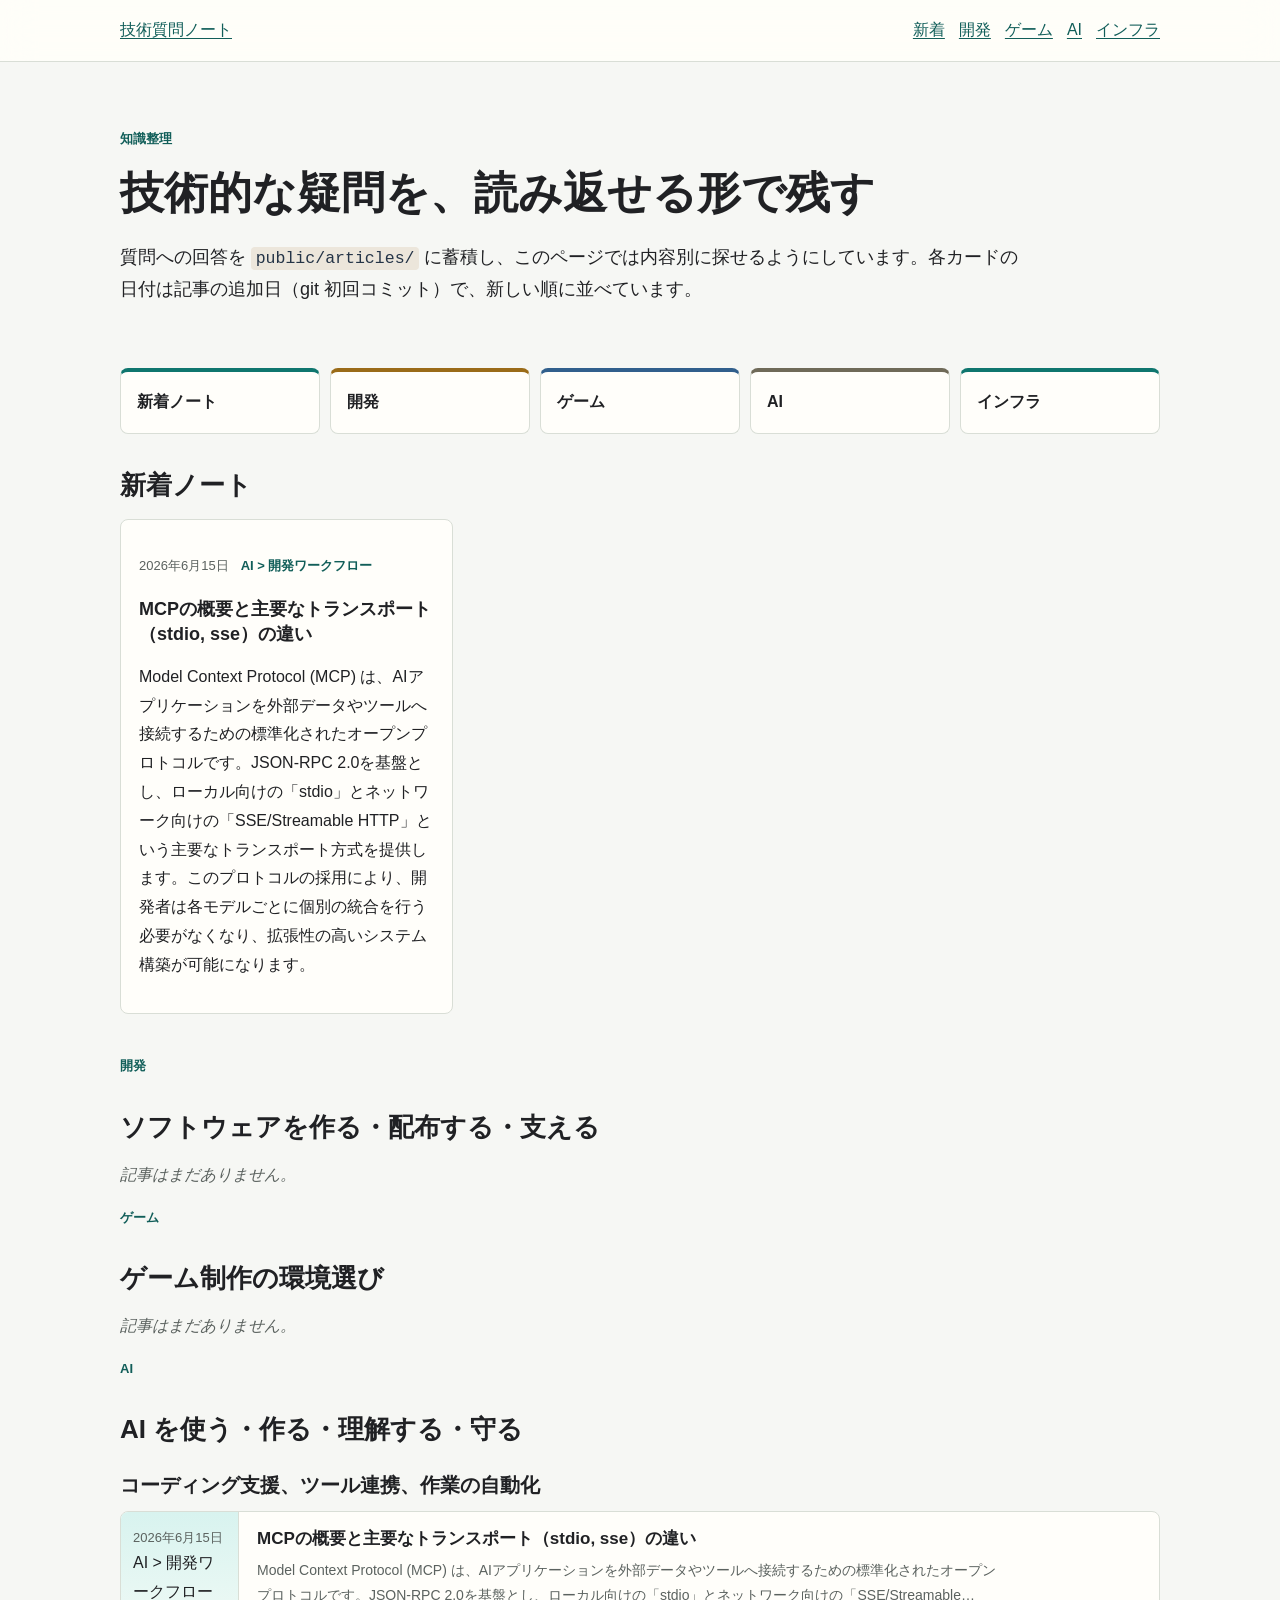
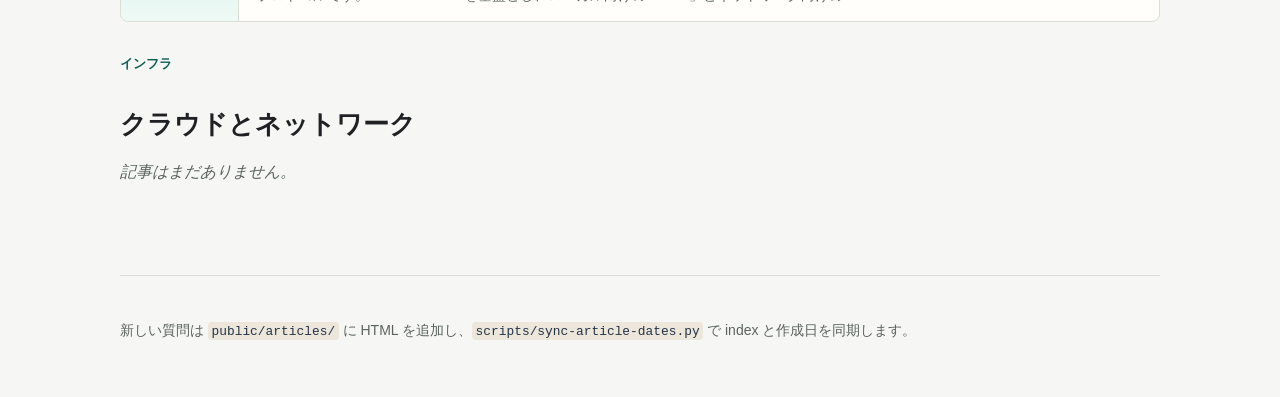
==== public/index.html @ 0fc79132 "feat: Deep Research MCPとローカルLLMを連携したE2E自動記事生成機能の追加" ====
<!doctype html>
<html lang="ja">

<head>
    <meta charset="utf-8">
    <meta name="viewport" content="width=device-width, initial-scale=1">
    <title>技術質問ノート</title>
    <link rel="stylesheet" href="styles/site.css">
</head>

<body>
    <header class="site-header">
        <div class="header-inner">
            <a class="brand" href="index.html">技術質問ノート</a>
            <nav class="nav" aria-label="カテゴリ">
                <a href="#recent">新着</a>
                <a href="#dev">開発</a>
                <a href="#game">ゲーム</a>
                <a href="#ai">AI</a>
                <a href="#infra">インフラ</a>
            </nav>
        </div>
    </header>

    <main class="page">
        <!-- ヒーローセクション -->
        <section class="hero home-hero">
            <p class="eyebrow">知識整理</p>
            <h1>技術的な疑問を、読み返せる形で残す</h1>
            <p class="lead">質問への回答を <code>public/articles/</code> に蓄積し、このページでは内容別に探せるようにしています。各カードの日付は記事の追加日（git
                初回コミット）で、新しい順に並べています。</p>
        </section>

        <!-- 分類マップ (アンカーリンクカード) -->
        <nav class="section-map" aria-label="セクションマップ">
            <a class="section-map-card" href="#recent">新着ノート</a>
            <a class="section-map-card" href="#dev">開発</a>
            <a class="section-map-card" href="#game">ゲーム</a>
            <a class="section-map-card" href="#ai">AI</a>
            <a class="section-map-card" href="#infra">インフラ</a>
        </nav>

        <!-- 新着記事エリア (グリッドレイアウト) -->
        <section id="recent" class="recent-section">
            <h2>新着ノート</h2>
            <div class="recent-grid">
                <!-- BEGIN_RECENT_ARTICLES (ここがスクリプトにより自動生成されます) -->
            <a class="article-card" href="articles/mcp-overview-transports.html">
                <p class="card-meta-row">
                    <time class="article-date" datetime="2026-06-15">2026年6月15日</time>
                    <span class="eyebrow">AI > 開発ワークフロー</span>
                </p>
                <h4>MCPの概要と主要なトランスポート（stdio, sse）の違い</h4>
                <p>Model Context Protocol (MCP) は、AIアプリケーションを外部データやツールへ接続するための標準化されたオープンプロトコルです。JSON-RPC 2.0を基盤とし、ローカル向けの「stdio」とネットワーク向けの「SSE/Streamable HTTP」という主要なトランスポート方式を提供します。このプロトコルの採用により、開発者は各モデルごとに個別の統合を行う必要がなくなり、拡張性の高いシステム構築が可能になります。</p>
                <span class="meta"></span>
            </a>
<!-- END_RECENT_ARTICLES -->
            </div>
        </section>

        <!-- 開発ドメインセクション -->
        <section id="dev" class="domain-section">
            <p class="eyebrow">開発</p>
            <h2>ソフトウェアを作る・配布する・支える</h2>
            <!-- BEGIN_DEV_CLUSTERS (ここがスクリプトにより自動生成されます) -->
            <p class="empty-note">記事はまだありません。</p>
<!-- END_DEV_CLUSTERS -->
        </section>

        <!-- ゲームドメインセクション -->
        <section id="game" class="domain-section">
            <p class="eyebrow">ゲーム</p>
            <h2>ゲーム制作の環境選び</h2>
            <!-- BEGIN_GAME_CLUSTERS (ここがスクリプトにより自動生成されます) -->
            <p class="empty-note">記事はまだありません。</p>
<!-- END_GAME_CLUSTERS -->
        </section>

        <!-- AIドメインセクション -->
        <section id="ai" class="domain-section">
            <p class="eyebrow">AI</p>
            <h2>AI を使う・作る・理解する・守る</h2>
            <!-- BEGIN_AI_CLUSTERS (ここがスクリプトにより自動生成されます) -->
            <div class="cluster-block">
                <h3>コーディング支援、ツール連携、作業の自動化</h3>
                <div class="article-row-list">
                    <a class="article-row" href="articles/mcp-overview-transports.html">
                        <div class="article-row-aside">
                            <time class="article-date" datetime="2026-06-15">2026年6月15日</time>
                            <span class="article-row-eyebrow">AI > 開発ワークフロー</span>
                        </div>
                        <div class="article-row-main">
                            <span class="article-row-title">MCPの概要と主要なトランスポート（stdio, sse）の違い</span>
                            <p class="article-row-desc">Model Context Protocol (MCP) は、AIアプリケーションを外部データやツールへ接続するための標準化されたオープンプロトコルです。JSON-RPC 2.0を基盤とし、ローカル向けの「stdio」とネットワーク向けの「SSE/Streamable HTTP」という主要なトランスポート方式を提供します。このプロトコルの採用により、開発者は各モデルごとに個別の統合を行う必要がなくなり、拡張性の高いシステム構築が可能になります。</p>
                        </div>
                        <span class="article-row-meta"></span>
                    </a>
                </div>
            </div>
<!-- END_AI_CLUSTERS -->
        </section>

        <!-- インフラドメインセクション -->
        <section id="infra" class="domain-section">
            <p class="eyebrow">インフラ</p>
            <h2>クラウドとネットワーク</h2>
            <!-- BEGIN_INFRA_CLUSTERS (ここがスクリプトにより自動生成されます) -->
            <p class="empty-note">記事はまだありません。</p>
<!-- END_INFRA_CLUSTERS -->
        </section>

    </main>

    <footer class="site-footer">
        <p>新しい質問は <code>public/articles/</code> に HTML を追加し、<code>scripts/sync-article-dates.py</code> で index と作成日を同期します。</p>
    </footer>
</body>

</html>
---- public/styles/site.css ----
/* ==========================================================================
   CSS スタイルシート (public/styles/site.css)
   ========================================================================== */

:root {
  color-scheme: light;
  --bg: #f6f7f4;           /* ページ背景 */
  --paper: #fffefa;        /* カード・セクション背景 */
  --ink: #202124;          /* 本文テキスト */
  --muted: #5b625f;        /* 補助テキスト */
  --line: #d9ded6;         /* ボーダー */
  --accent: #0f766e;       /* アクセント（ティール） */
  --accent-strong: #115e59;/* アクセント濃色 */
  --accent-soft: #d8f3ef;  /* アクセント薄色（背景） */
  --blue: #315f8c;         /* 青系アクセント */
  --blue-soft: #e7f0f8;    /* 青系薄色 */
  --gold: #9a6b18;         /* 金系アクセント */
  --gold-soft: #fbefd1;    /* 金系薄色 */
  --code: #243447;         /* コードテキスト */
  --shadow: 0 14px 34px rgba(32, 33, 36, 0.08); /* カードシャドウ */
}

/* ==========================================================================
   3. リセットとグローバル
   ========================================================================== */
* {
  box-sizing: border-box;
}

body {
  margin: 0;
  background-color: var(--bg);
  color: var(--ink);
  font-family: -apple-system, BlinkMacSystemFont, "Hiragino Sans", "Yu Gothic", "YuGothic", "Noto Sans JP", sans-serif;
  line-height: 1.8;
  overflow-wrap: anywhere;
}

img {
  max-width: 100%;
  height: auto;
}

a {
  color: var(--accent-strong);
  text-decoration-thickness: 0.08em;
  text-underline-offset: 0.18em;
}

/* ==========================================================================
   4. レイアウトシステム
   ========================================================================== */
.header-inner,
.page,
.site-footer {
  width: min(1040px, calc(100% - 32px));
  margin: 0 auto;
}

.page {
  padding-top: 52px;
  padding-bottom: 72px;
}

/* ==========================================================================
   5. コンポーネント一覧
   ========================================================================== */

/* 5.1 サイトヘッダー */
.site-header {
  position: sticky;
  top: 0;
  z-index: 10;
  background: rgba(255, 254, 250, 0.9);
  backdrop-filter: blur(16px);
  border-bottom: 1px solid var(--line);
}

.header-inner {
  display: flex;
  align-items: center;
  justify-content: space-between;
  padding: 16px 0;
}

/* 5.2 ナビゲーション */
.nav {
  display: flex;
  flex-wrap: wrap;
  gap: 14px;
}

/* 5.3 ヒーロー */
.hero {
  margin-bottom: 34px;
}

.home-hero {
  max-width: 900px;
  padding-bottom: 10px;
}

/* 5.4 セクションマップ */
.section-map {
  display: grid;
  grid-template-columns: repeat(auto-fit, minmax(150px, 1fr));
  gap: 10px;
  margin-bottom: 34px;
}

.section-map-card {
  display: block;
  padding: 16px;
  background: var(--paper);
  border: 1px solid var(--line);
  border-top: 4px solid var(--accent);
  border-radius: 8px;
  text-decoration: none;
  color: var(--ink);
  font-weight: 700;
  transition: transform 160ms ease, border-color 160ms ease, box-shadow 160ms ease;
}

.section-map-card:nth-child(1) { border-top-color: var(--accent); }
.section-map-card:nth-child(2) { border-top-color: var(--gold); }
.section-map-card:nth-child(3) { border-top-color: var(--blue); }
.section-map-card:nth-child(4) { border-top-color: #6f6a58; }
.section-map-card:nth-child(n+5) { border-top-color: var(--accent); }

.section-map-card:hover {
  transform: translateY(-2px);
  border-color: #b8c7c2;
  box-shadow: var(--shadow);
}

/* 5.5 新着カード */
.recent-grid {
  display: grid;
  grid-template-columns: repeat(3, 1fr);
  gap: 20px;
  margin-bottom: 40px;
}

.article-card {
  display: block;
  min-height: 170px;
  padding: 18px;
  border: 1px solid var(--line);
  border-radius: 8px;
  background: var(--paper);
  text-decoration: none;
  color: var(--ink);
  transition: transform 160ms ease, border-color 160ms ease, box-shadow 160ms ease;
}

.article-card:hover {
  transform: translateY(-2px);
  border-color: #b8c7c2;
  box-shadow: var(--shadow);
}

.card-meta-row {
  display: flex;
  flex-wrap: wrap;
  gap: 8px 12px;
  margin-bottom: 8px;
}

/* 5.6 横長カード */
.article-row-list {
  display: flex;
  flex-direction: column;
  gap: 12px;
  margin-bottom: 30px;
}

.article-row {
  display: flex;
  align-items: stretch;
  min-height: 88px;
  border: 1px solid var(--line);
  border-radius: 8px;
  background: var(--paper);
  text-decoration: none;
  color: var(--ink);
  overflow: hidden;
  transition: transform 160ms ease, border-color 160ms ease, box-shadow 160ms ease;
}

.article-row:hover {
  transform: translateY(-2px);
  border-color: #b8c7c2;
  box-shadow: var(--shadow);
}

.article-row-aside {
  flex: 0 0 118px;
  display: flex;
  flex-direction: column;
  justify-content: center;
  padding: 12px;
  border-right: 1px solid var(--line);
  background: linear-gradient(180deg, var(--accent-soft), rgba(216, 243, 239, 0.45));
}

.article-row-main {
  flex: 1 1 auto;
  padding: 12px 18px;
  display: flex;
  flex-direction: column;
  justify-content: center;
}

.article-row-title {
  font-size: 17px;
  font-weight: 700;
  margin: 0 0 4px 0;
  text-wrap: pretty;
}

.article-row-desc {
  font-size: 14px;
  color: var(--muted);
  margin: 0;
  display: -webkit-box;
  -webkit-line-clamp: 2;
  -webkit-box-orient: vertical;
  overflow: hidden;
}

.article-row-meta {
  flex: 0 0 9.5em;
  display: flex;
  align-items: center;
  justify-content: flex-end;
  padding: 12px 18px;
  color: var(--muted);
  font-size: 14px;
}

/* 5.7 Q&A セクション */
.qa {
  margin: 28px 0 30px;
  padding: 24px;
  border-left: 5px solid var(--accent);
  border-radius: 8px;
  background: var(--paper);
  box-shadow: var(--shadow);
}

.qa h2 {
  margin-top: 0;
}

.qa dl {
  margin: 0;
}

.qa dt {
  font-weight: 700;
  margin: 18px 0 6px;
}

.qa dd {
  margin: 0;
}

/* 5.8 図解・テーブル */
.figure {
  margin: 30px 0;
  padding: 18px;
  border: 1px solid var(--line);
  border-radius: 8px;
  background: var(--paper);
}

.figure table {
  width: 100%;
  border-collapse: collapse;
}

.figure th,
.figure td {
  padding: 8px 12px;
  border: 1px solid var(--line);
}

.figure th {
  background: #ece6db;
  font-weight: 700;
  text-align: left;
}

/* 5.9 要点 */
.note {
  padding: 18px 20px;
  border: 1px solid #b7d7d2;
  border-radius: 8px;
  background: var(--accent-soft);
  margin: 20px 0;
}

/* 5.10 参考・関連 */
.related {
  margin-top: 46px;
  padding-top: 24px;
  border-top: 1px solid var(--line);
}

/* 5.11 コード */
code {
  padding: 0.12em 0.28em;
  border-radius: 4px;
  background: #ece6db;
  color: var(--code);
  font-family: ui-monospace, SFMono-Regular, Menlo, Consolas, monospace;
  font-size: 0.92em;
}

pre {
  overflow-x: auto;
  background: var(--code);
  color: #fff;
  padding: 16px;
  border-radius: 8px;
}

pre code {
  background: transparent;
  color: inherit;
  padding: 0;
}

/* 5.12 フッター */
.site-footer {
  padding: 28px 0 40px;
  border-top: 1px solid var(--line);
  color: var(--muted);
  font-size: 14px;
}

/* ==========================================================================
   6. タイポグラフィスケール
   ========================================================================== */
h1 { font-size: 44px; line-height: 1.35; margin: 0 0 16px 0; }
h2 { font-size: 26px; line-height: 1.35; margin: 32px 0 16px 0; }
h3 { font-size: 20px; line-height: 1.35; margin: 24px 0 12px 0; }
h4 { font-size: 18px; line-height: 1.38; margin: 20px 0 8px 0; }

.lead { font-size: 18px; line-height: 1.8; }
.eyebrow { font-size: 13px; color: var(--accent-strong); font-weight: 700; text-transform: uppercase; }
.article-date { font-size: 13px; color: var(--muted); }
.meta { font-size: 14px; color: var(--muted); }

/* ==========================================================================
   8. ブレークポイント（レスポンシブ）
   ========================================================================== */

/* タブレット (<= 900px) */
@media (max-width: 900px) {
  .page {
    padding-top: 30px;
    padding-bottom: 52px;
  }

  .recent-grid {
    grid-template-columns: repeat(2, 1fr);
  }

  .article-row-meta {
    width: 100%;
    justify-content: flex-start;
    padding-top: 8px;
    border-top: 1px solid var(--line);
  }
}

/* スマホ (<= 720px) */
@media (max-width: 720px) {
  .header-inner {
    flex-direction: column;
    align-items: flex-start;
    gap: 12px;
  }

  .nav {
    width: 100%;
  }

  .nav a {
    display: inline-block;
    padding: 6px 16px;
    background: var(--paper);
    border: 1px solid var(--line);
    border-radius: 999px;
    text-decoration: none;
    font-size: 14px;
  }

  h1 { font-size: 30px; }
  h2 { font-size: 23px; }
  h3 { font-size: 18px; }
  h4 { font-size: 18px; }

  .hero {
    margin-bottom: 24px;
  }

  .recent-grid {
    grid-template-columns: 1fr;
  }

  .article-row {
    flex-direction: column;
  }

  .article-row-aside {
    flex: 0 0 auto;
    width: 100%;
    flex-direction: row;
    justify-content: space-between;
    align-items: center;
    border-right: none;
    border-bottom: 1px solid var(--line);
  }

  .article-row-main {
    width: 100%;
  }

  .article-row-meta {
    width: 100%;
    border-top: 1px solid var(--line);
  }

  .figure {
    display: block;
    overflow-x: auto;
  }
}

/* ==========================================================================
   9. 未使用 / 予約クラス (CSS定義のみ)
   ========================================================================== */
.muted-cluster {
  background: #f1f4ef;
}
.empty-note {
  color: var(--muted);
  font-style: italic;
}
.blue-soft {
  background: var(--blue-soft);
}
.gold-soft {
  background: var(--gold-soft);
}
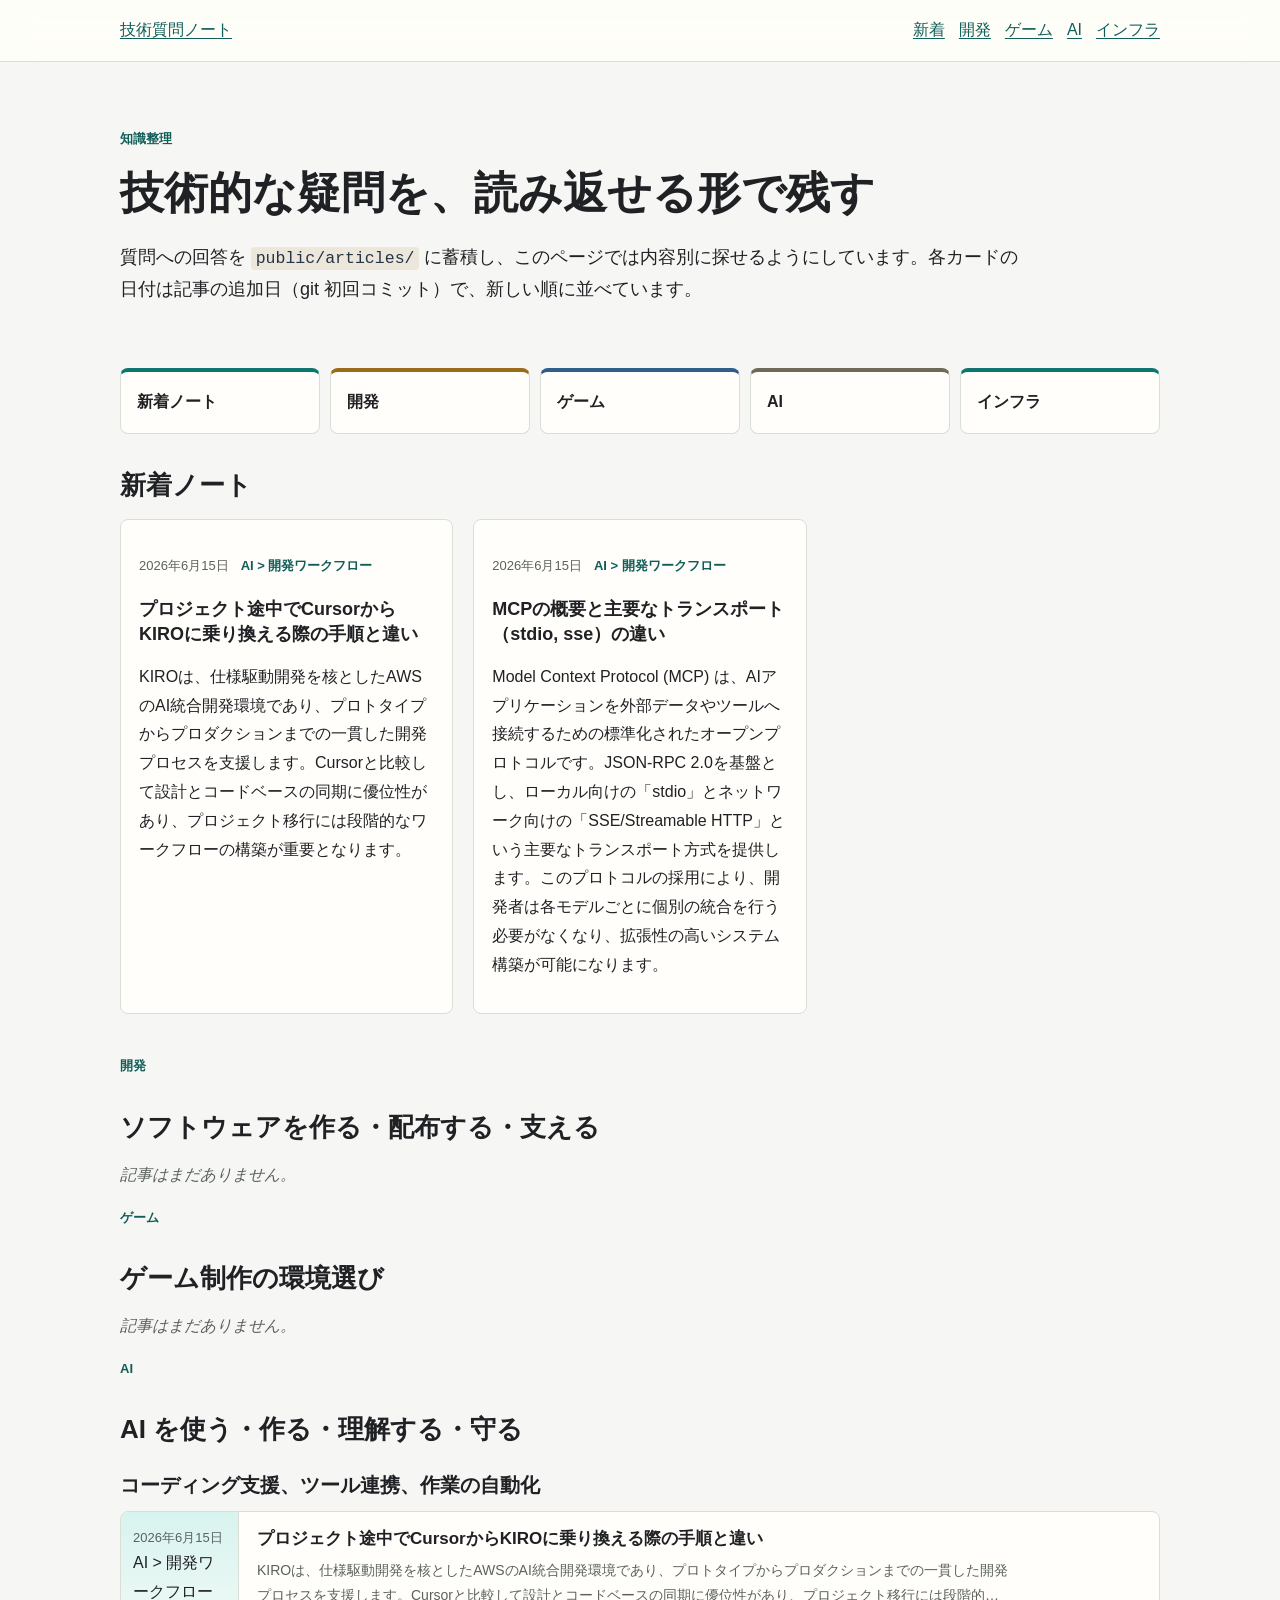
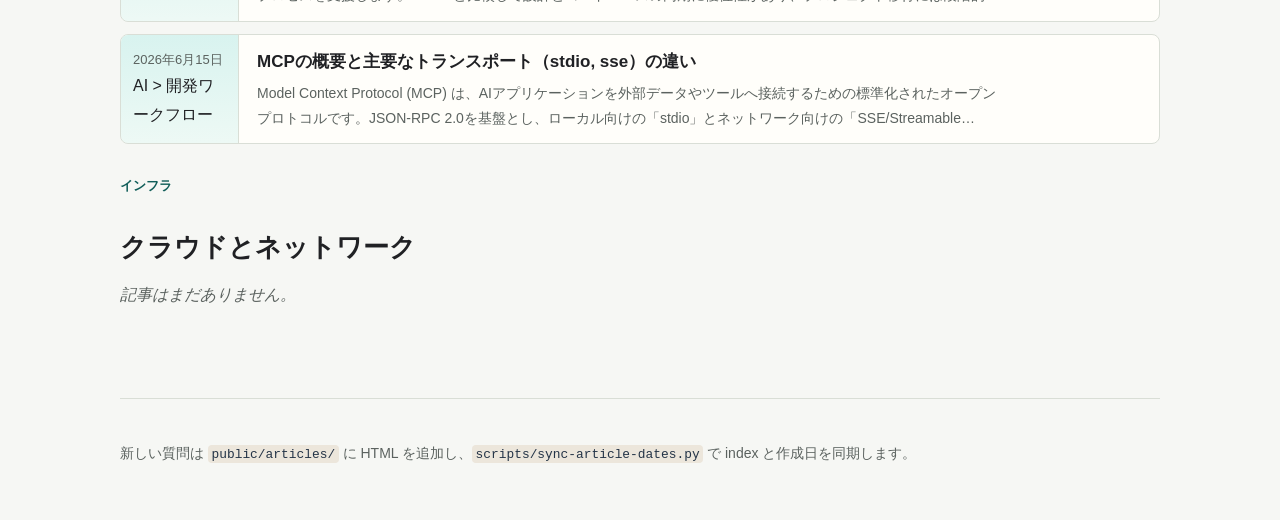
==== commit a67814be: "feat: AWSのAIエディタKIROへの乗り換えに関する記事の追加" ====
--- a/public/index.html
+++ b/public/index.html
@@ -45,6 +45,15 @@
             <h2>新着ノート</h2>
             <div class="recent-grid">
                 <!-- BEGIN_RECENT_ARTICLES (ここがスクリプトにより自動生成されます) -->
+            <a class="article-card" href="articles/aws-kiro-transition-from-cursor.html">
+                <p class="card-meta-row">
+                    <time class="article-date" datetime="2026-06-15">2026年6月15日</time>
+                    <span class="eyebrow">AI > 開発ワークフロー</span>
+                </p>
+                <h4>プロジェクト途中でCursorからKIROに乗り換える際の手順と違い</h4>
+                <p>KIROは、仕様駆動開発を核としたAWSのAI統合開発環境であり、プロトタイプからプロダクションまでの一貫した開発プロセスを支援します。Cursorと比較して設計とコードベースの同期に優位性があり、プロジェクト移行には段階的なワークフローの構築が重要となります。</p>
+                <span class="meta"></span>
+            </a>
             <a class="article-card" href="articles/mcp-overview-transports.html">
                 <p class="card-meta-row">
                     <time class="article-date" datetime="2026-06-15">2026年6月15日</time>
@@ -84,6 +93,17 @@
             <div class="cluster-block">
                 <h3>コーディング支援、ツール連携、作業の自動化</h3>
                 <div class="article-row-list">
+                    <a class="article-row" href="articles/aws-kiro-transition-from-cursor.html">
+                        <div class="article-row-aside">
+                            <time class="article-date" datetime="2026-06-15">2026年6月15日</time>
+                            <span class="article-row-eyebrow">AI > 開発ワークフロー</span>
+                        </div>
+                        <div class="article-row-main">
+                            <span class="article-row-title">プロジェクト途中でCursorからKIROに乗り換える際の手順と違い</span>
+                            <p class="article-row-desc">KIROは、仕様駆動開発を核としたAWSのAI統合開発環境であり、プロトタイプからプロダクションまでの一貫した開発プロセスを支援します。Cursorと比較して設計とコードベースの同期に優位性があり、プロジェクト移行には段階的なワークフローの構築が重要となります。</p>
+                        </div>
+                        <span class="article-row-meta"></span>
+                    </a>
                     <a class="article-row" href="articles/mcp-overview-transports.html">
                         <div class="article-row-aside">
                             <time class="article-date" datetime="2026-06-15">2026年6月15日</time>
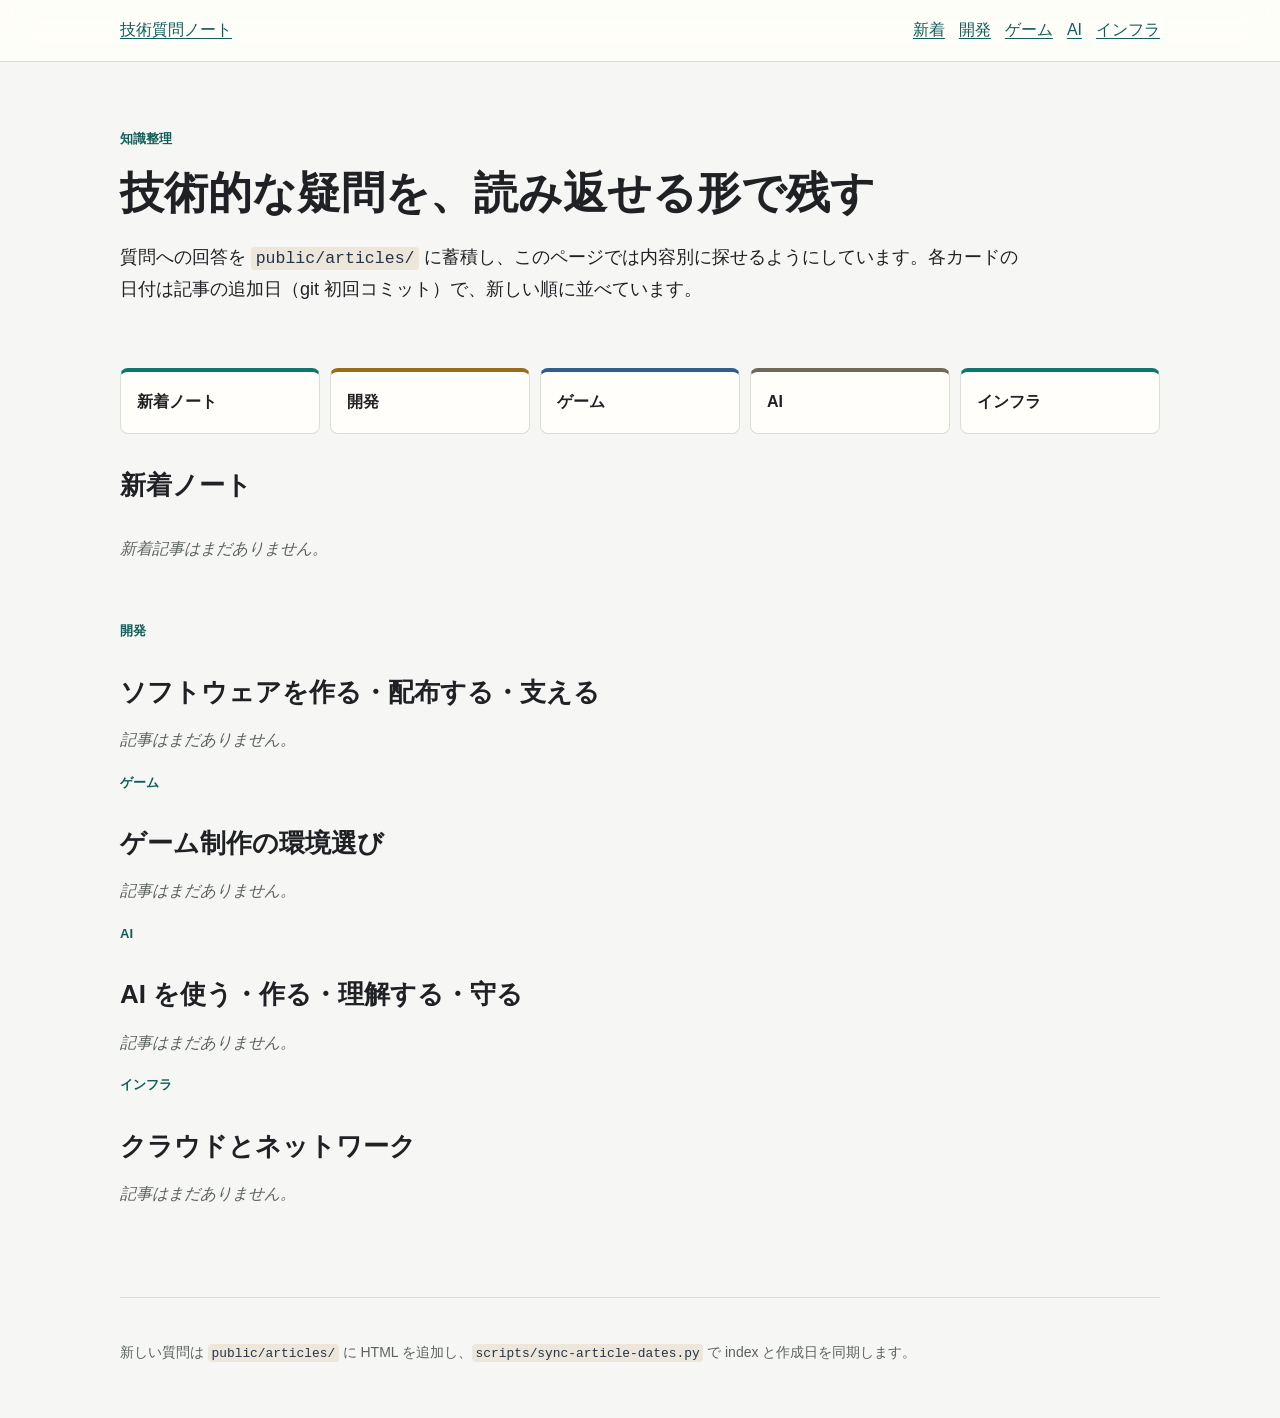
==== commit 87639407: "revert: 自動生成されたHTML記事ファイルおよびインデックスの更新を削除" ====
--- a/public/index.html
+++ b/public/index.html
@@ -45,25 +45,8 @@
             <h2>新着ノート</h2>
             <div class="recent-grid">
                 <!-- BEGIN_RECENT_ARTICLES (ここがスクリプトにより自動生成されます) -->
-            <a class="article-card" href="articles/aws-kiro-transition-from-cursor.html">
-                <p class="card-meta-row">
-                    <time class="article-date" datetime="2026-06-15">2026年6月15日</time>
-                    <span class="eyebrow">AI > 開発ワークフロー</span>
-                </p>
-                <h4>プロジェクト途中でCursorからKIROに乗り換える際の手順と違い</h4>
-                <p>KIROは、仕様駆動開発を核としたAWSのAI統合開発環境であり、プロトタイプからプロダクションまでの一貫した開発プロセスを支援します。Cursorと比較して設計とコードベースの同期に優位性があり、プロジェクト移行には段階的なワークフローの構築が重要となります。</p>
-                <span class="meta"></span>
-            </a>
-            <a class="article-card" href="articles/mcp-overview-transports.html">
-                <p class="card-meta-row">
-                    <time class="article-date" datetime="2026-06-15">2026年6月15日</time>
-                    <span class="eyebrow">AI > 開発ワークフロー</span>
-                </p>
-                <h4>MCPの概要と主要なトランスポート（stdio, sse）の違い</h4>
-                <p>Model Context Protocol (MCP) は、AIアプリケーションを外部データやツールへ接続するための標準化されたオープンプロトコルです。JSON-RPC 2.0を基盤とし、ローカル向けの「stdio」とネットワーク向けの「SSE/Streamable HTTP」という主要なトランスポート方式を提供します。このプロトコルの採用により、開発者は各モデルごとに個別の統合を行う必要がなくなり、拡張性の高いシステム構築が可能になります。</p>
-                <span class="meta"></span>
-            </a>
-<!-- END_RECENT_ARTICLES -->
+                <p class="empty-note">新着記事はまだありません。</p>
+                <!-- END_RECENT_ARTICLES -->
             </div>
         </section>
 
@@ -73,7 +56,7 @@
             <h2>ソフトウェアを作る・配布する・支える</h2>
             <!-- BEGIN_DEV_CLUSTERS (ここがスクリプトにより自動生成されます) -->
             <p class="empty-note">記事はまだありません。</p>
-<!-- END_DEV_CLUSTERS -->
+            <!-- END_DEV_CLUSTERS -->
         </section>
 
         <!-- ゲームドメインセクション -->
@@ -82,7 +65,7 @@
             <h2>ゲーム制作の環境選び</h2>
             <!-- BEGIN_GAME_CLUSTERS (ここがスクリプトにより自動生成されます) -->
             <p class="empty-note">記事はまだありません。</p>
-<!-- END_GAME_CLUSTERS -->
+            <!-- END_GAME_CLUSTERS -->
         </section>
 
         <!-- AIドメインセクション -->
@@ -90,34 +73,8 @@
             <p class="eyebrow">AI</p>
             <h2>AI を使う・作る・理解する・守る</h2>
             <!-- BEGIN_AI_CLUSTERS (ここがスクリプトにより自動生成されます) -->
-            <div class="cluster-block">
-                <h3>コーディング支援、ツール連携、作業の自動化</h3>
-                <div class="article-row-list">
-                    <a class="article-row" href="articles/aws-kiro-transition-from-cursor.html">
-                        <div class="article-row-aside">
-                            <time class="article-date" datetime="2026-06-15">2026年6月15日</time>
-                            <span class="article-row-eyebrow">AI > 開発ワークフロー</span>
-                        </div>
-                        <div class="article-row-main">
-                            <span class="article-row-title">プロジェクト途中でCursorからKIROに乗り換える際の手順と違い</span>
-                            <p class="article-row-desc">KIROは、仕様駆動開発を核としたAWSのAI統合開発環境であり、プロトタイプからプロダクションまでの一貫した開発プロセスを支援します。Cursorと比較して設計とコードベースの同期に優位性があり、プロジェクト移行には段階的なワークフローの構築が重要となります。</p>
-                        </div>
-                        <span class="article-row-meta"></span>
-                    </a>
-                    <a class="article-row" href="articles/mcp-overview-transports.html">
-                        <div class="article-row-aside">
-                            <time class="article-date" datetime="2026-06-15">2026年6月15日</time>
-                            <span class="article-row-eyebrow">AI > 開発ワークフロー</span>
-                        </div>
-                        <div class="article-row-main">
-                            <span class="article-row-title">MCPの概要と主要なトランスポート（stdio, sse）の違い</span>
-                            <p class="article-row-desc">Model Context Protocol (MCP) は、AIアプリケーションを外部データやツールへ接続するための標準化されたオープンプロトコルです。JSON-RPC 2.0を基盤とし、ローカル向けの「stdio」とネットワーク向けの「SSE/Streamable HTTP」という主要なトランスポート方式を提供します。このプロトコルの採用により、開発者は各モデルごとに個別の統合を行う必要がなくなり、拡張性の高いシステム構築が可能になります。</p>
-                        </div>
-                        <span class="article-row-meta"></span>
-                    </a>
-                </div>
-            </div>
-<!-- END_AI_CLUSTERS -->
+            <p class="empty-note">記事はまだありません。</p>
+            <!-- END_AI_CLUSTERS -->
         </section>
 
         <!-- インフラドメインセクション -->
@@ -126,7 +83,7 @@
             <h2>クラウドとネットワーク</h2>
             <!-- BEGIN_INFRA_CLUSTERS (ここがスクリプトにより自動生成されます) -->
             <p class="empty-note">記事はまだありません。</p>
-<!-- END_INFRA_CLUSTERS -->
+            <!-- END_INFRA_CLUSTERS -->
         </section>
 
     </main>
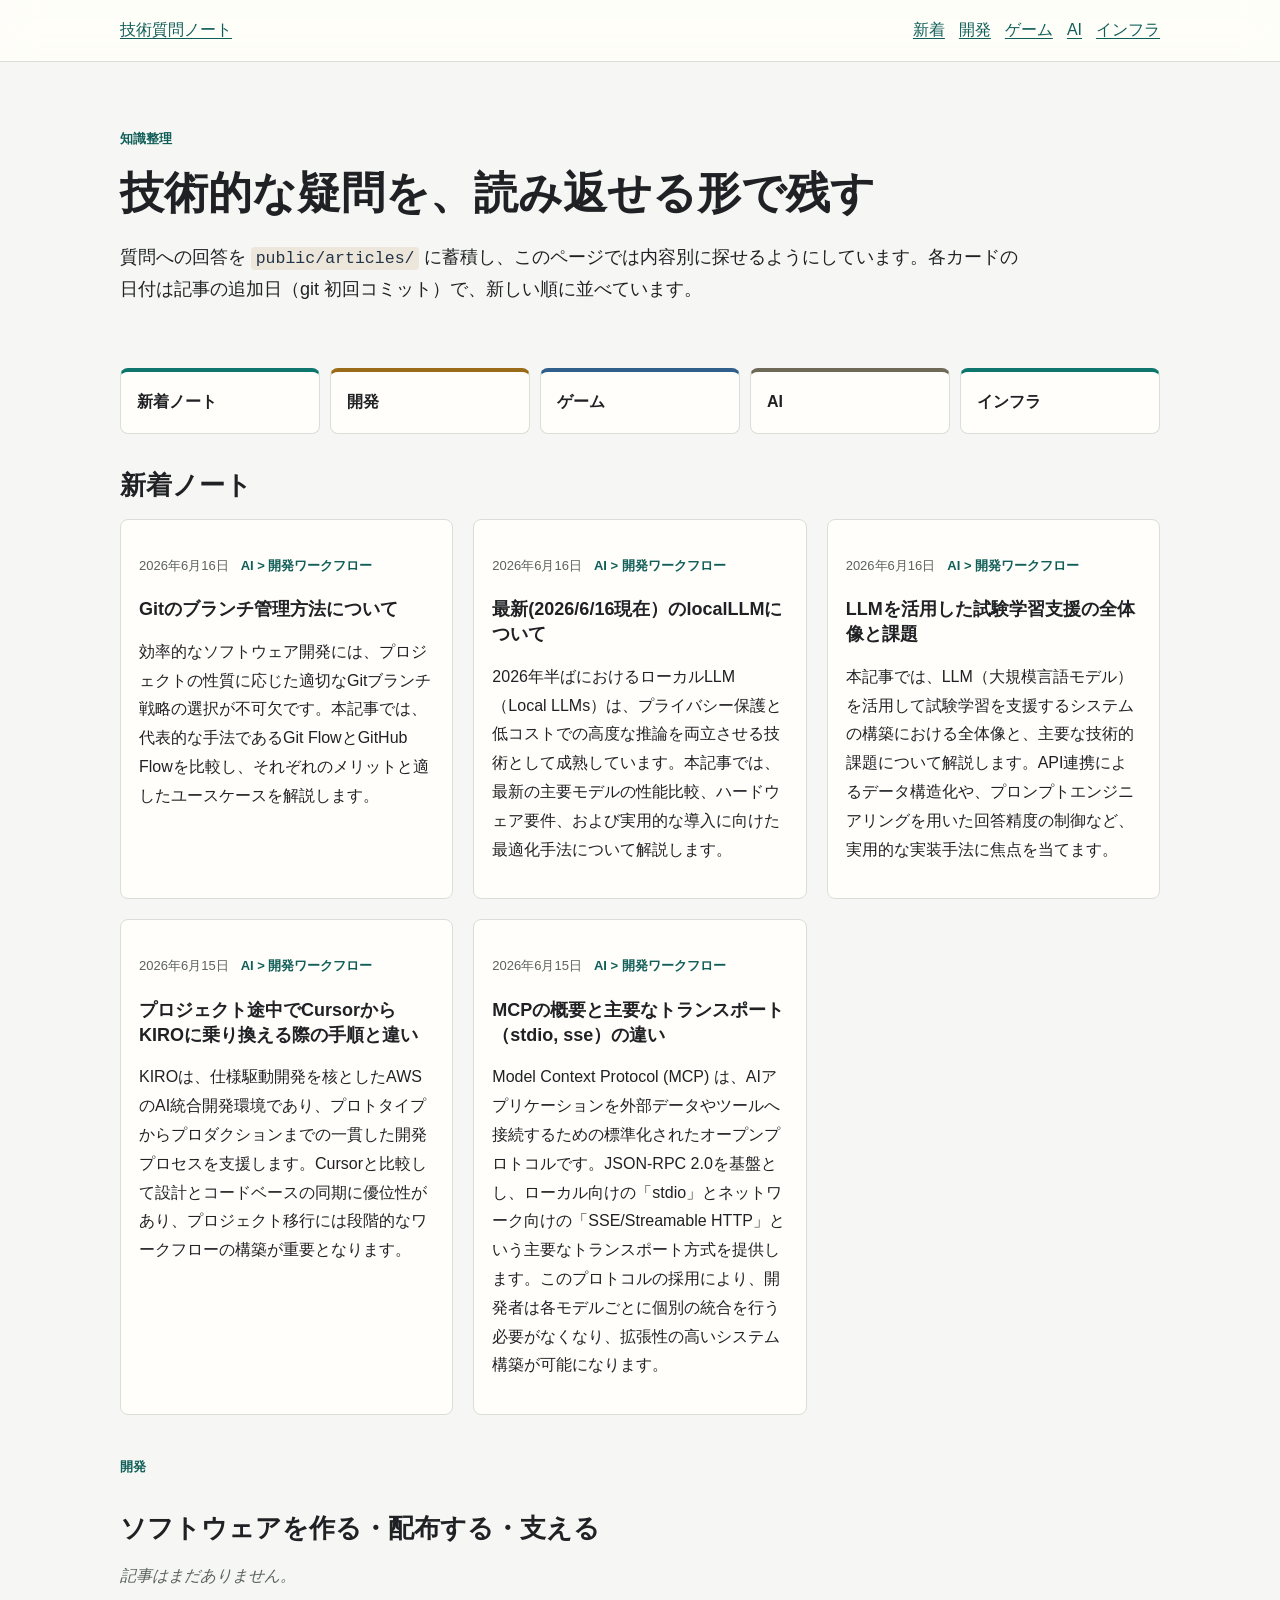
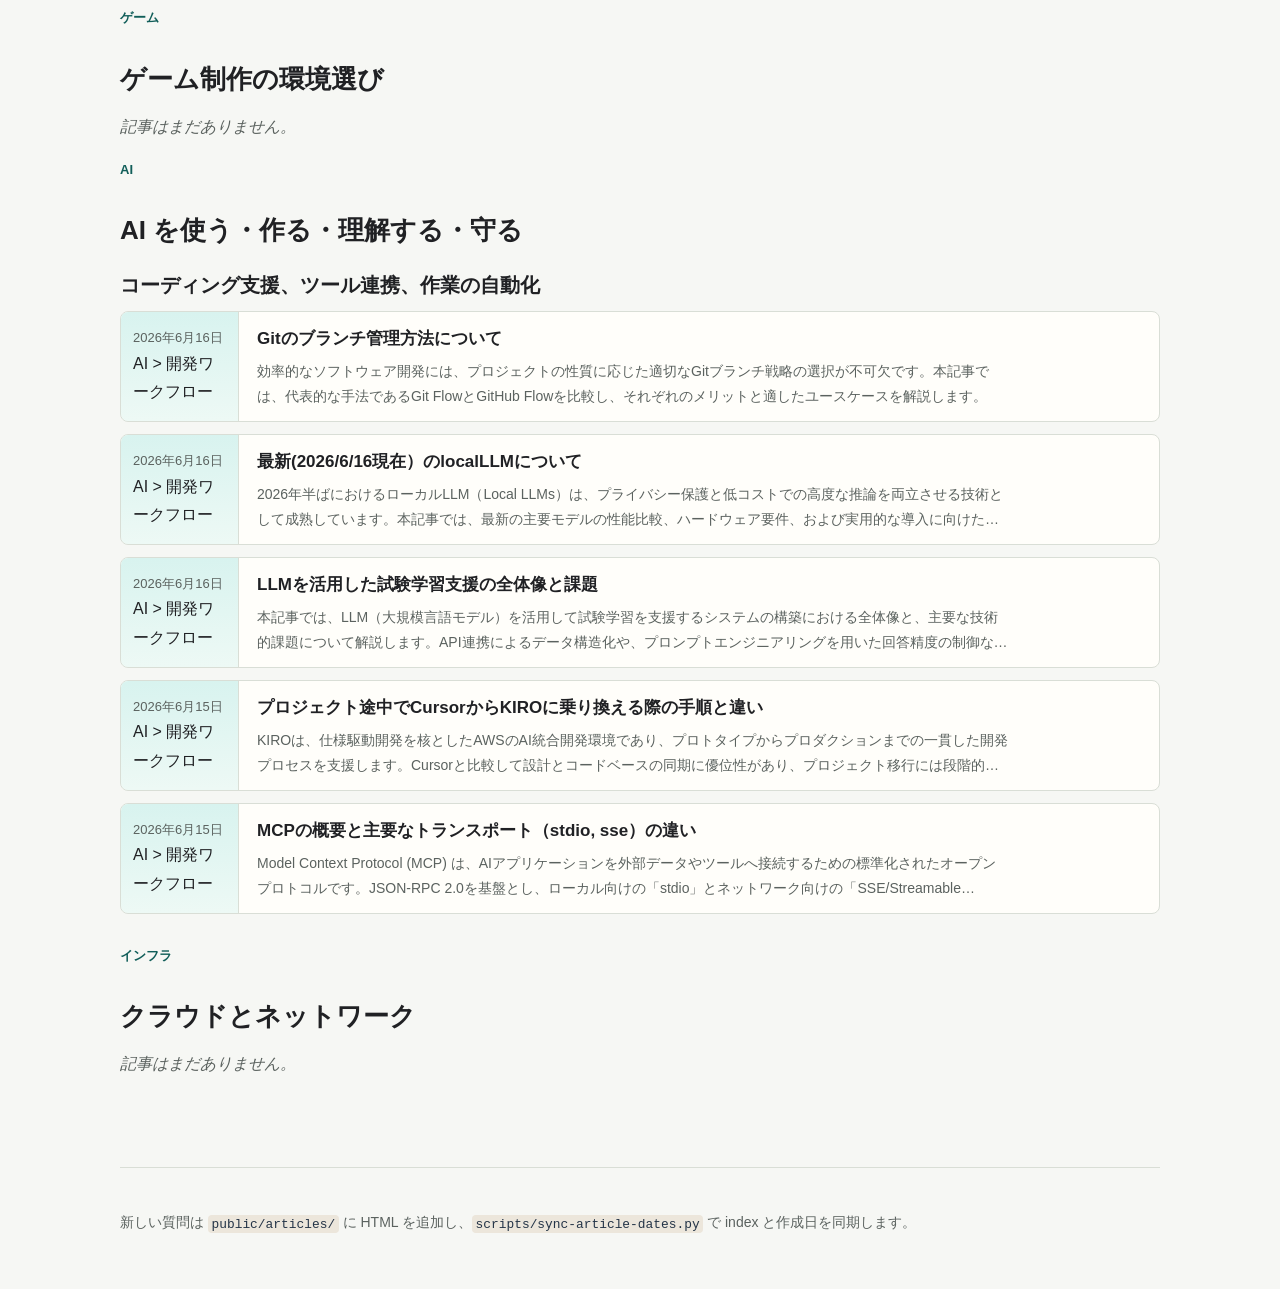
==== commit 1e42f644: "feat: test/各ブランチの自動生成HTML記事をverificationブランチに集約" ====
--- a/public/index.html
+++ b/public/index.html
@@ -45,8 +45,52 @@
             <h2>新着ノート</h2>
             <div class="recent-grid">
                 <!-- BEGIN_RECENT_ARTICLES (ここがスクリプトにより自動生成されます) -->
-                <p class="empty-note">新着記事はまだありません。</p>
-                <!-- END_RECENT_ARTICLES -->
+            <a class="article-card" href="articles/issue-9-gitのブランチ管理方法について.html">
+                <p class="card-meta-row">
+                    <time class="article-date" datetime="2026-06-16">2026年6月16日</time>
+                    <span class="eyebrow">AI > 開発ワークフロー</span>
+                </p>
+                <h4>Gitのブランチ管理方法について</h4>
+                <p>効率的なソフトウェア開発には、プロジェクトの性質に応じた適切なGitブランチ戦略の選択が不可欠です。本記事では、代表的な手法であるGit FlowとGitHub Flowを比較し、それぞれのメリットと適したユースケースを解説します。</p>
+                <span class="meta"></span>
+            </a>
+            <a class="article-card" href="articles/issue-8-最新2026616現在のlocalllmについて.html">
+                <p class="card-meta-row">
+                    <time class="article-date" datetime="2026-06-16">2026年6月16日</time>
+                    <span class="eyebrow">AI > 開発ワークフロー</span>
+                </p>
+                <h4>最新(2026/6/16現在）のlocalLLMについて</h4>
+                <p>2026年半ばにおけるローカルLLM（Local LLMs）は、プライバシー保護と低コストでの高度な推論を両立させる技術として成熟しています。本記事では、最新の主要モデルの性能比較、ハードウェア要件、および実用的な導入に向けた最適化手法について解説します。</p>
+                <span class="meta"></span>
+            </a>
+            <a class="article-card" href="articles/issue-7-llmを活用した試験学習支援の全体像と課題.html">
+                <p class="card-meta-row">
+                    <time class="article-date" datetime="2026-06-16">2026年6月16日</time>
+                    <span class="eyebrow">AI > 開発ワークフロー</span>
+                </p>
+                <h4>LLMを活用した試験学習支援の全体像と課題</h4>
+                <p>本記事では、LLM（大規模言語モデル）を活用して試験学習を支援するシステムの構築における全体像と、主要な技術的課題について解説します。API連携によるデータ構造化や、プロンプトエンジニアリングを用いた回答精度の制御など、実用的な実装手法に焦点を当てます。</p>
+                <span class="meta"></span>
+            </a>
+            <a class="article-card" href="articles/aws-kiro-transition-from-cursor.html">
+                <p class="card-meta-row">
+                    <time class="article-date" datetime="2026-06-15">2026年6月15日</time>
+                    <span class="eyebrow">AI > 開発ワークフロー</span>
+                </p>
+                <h4>プロジェクト途中でCursorからKIROに乗り換える際の手順と違い</h4>
+                <p>KIROは、仕様駆動開発を核としたAWSのAI統合開発環境であり、プロトタイプからプロダクションまでの一貫した開発プロセスを支援します。Cursorと比較して設計とコードベースの同期に優位性があり、プロジェクト移行には段階的なワークフローの構築が重要となります。</p>
+                <span class="meta"></span>
+            </a>
+            <a class="article-card" href="articles/mcp-overview-transports.html">
+                <p class="card-meta-row">
+                    <time class="article-date" datetime="2026-06-15">2026年6月15日</time>
+                    <span class="eyebrow">AI > 開発ワークフロー</span>
+                </p>
+                <h4>MCPの概要と主要なトランスポート（stdio, sse）の違い</h4>
+                <p>Model Context Protocol (MCP) は、AIアプリケーションを外部データやツールへ接続するための標準化されたオープンプロトコルです。JSON-RPC 2.0を基盤とし、ローカル向けの「stdio」とネットワーク向けの「SSE/Streamable HTTP」という主要なトランスポート方式を提供します。このプロトコルの採用により、開発者は各モデルごとに個別の統合を行う必要がなくなり、拡張性の高いシステム構築が可能になります。</p>
+                <span class="meta"></span>
+            </a>
+<!-- END_RECENT_ARTICLES -->
             </div>
         </section>
 
@@ -56,7 +100,7 @@
             <h2>ソフトウェアを作る・配布する・支える</h2>
             <!-- BEGIN_DEV_CLUSTERS (ここがスクリプトにより自動生成されます) -->
             <p class="empty-note">記事はまだありません。</p>
-            <!-- END_DEV_CLUSTERS -->
+<!-- END_DEV_CLUSTERS -->
         </section>
 
         <!-- ゲームドメインセクション -->
@@ -65,7 +109,7 @@
             <h2>ゲーム制作の環境選び</h2>
             <!-- BEGIN_GAME_CLUSTERS (ここがスクリプトにより自動生成されます) -->
             <p class="empty-note">記事はまだありません。</p>
-            <!-- END_GAME_CLUSTERS -->
+<!-- END_GAME_CLUSTERS -->
         </section>
 
         <!-- AIドメインセクション -->
@@ -73,8 +117,67 @@
             <p class="eyebrow">AI</p>
             <h2>AI を使う・作る・理解する・守る</h2>
             <!-- BEGIN_AI_CLUSTERS (ここがスクリプトにより自動生成されます) -->
-            <p class="empty-note">記事はまだありません。</p>
-            <!-- END_AI_CLUSTERS -->
+            <div class="cluster-block">
+                <h3>コーディング支援、ツール連携、作業の自動化</h3>
+                <div class="article-row-list">
+                    <a class="article-row" href="articles/issue-9-gitのブランチ管理方法について.html">
+                        <div class="article-row-aside">
+                            <time class="article-date" datetime="2026-06-16">2026年6月16日</time>
+                            <span class="article-row-eyebrow">AI > 開発ワークフロー</span>
+                        </div>
+                        <div class="article-row-main">
+                            <span class="article-row-title">Gitのブランチ管理方法について</span>
+                            <p class="article-row-desc">効率的なソフトウェア開発には、プロジェクトの性質に応じた適切なGitブランチ戦略の選択が不可欠です。本記事では、代表的な手法であるGit FlowとGitHub Flowを比較し、それぞれのメリットと適したユースケースを解説します。</p>
+                        </div>
+                        <span class="article-row-meta"></span>
+                    </a>
+                    <a class="article-row" href="articles/issue-8-最新2026616現在のlocalllmについて.html">
+                        <div class="article-row-aside">
+                            <time class="article-date" datetime="2026-06-16">2026年6月16日</time>
+                            <span class="article-row-eyebrow">AI > 開発ワークフロー</span>
+                        </div>
+                        <div class="article-row-main">
+                            <span class="article-row-title">最新(2026/6/16現在）のlocalLLMについて</span>
+                            <p class="article-row-desc">2026年半ばにおけるローカルLLM（Local LLMs）は、プライバシー保護と低コストでの高度な推論を両立させる技術として成熟しています。本記事では、最新の主要モデルの性能比較、ハードウェア要件、および実用的な導入に向けた最適化手法について解説します。</p>
+                        </div>
+                        <span class="article-row-meta"></span>
+                    </a>
+                    <a class="article-row" href="articles/issue-7-llmを活用した試験学習支援の全体像と課題.html">
+                        <div class="article-row-aside">
+                            <time class="article-date" datetime="2026-06-16">2026年6月16日</time>
+                            <span class="article-row-eyebrow">AI > 開発ワークフロー</span>
+                        </div>
+                        <div class="article-row-main">
+                            <span class="article-row-title">LLMを活用した試験学習支援の全体像と課題</span>
+                            <p class="article-row-desc">本記事では、LLM（大規模言語モデル）を活用して試験学習を支援するシステムの構築における全体像と、主要な技術的課題について解説します。API連携によるデータ構造化や、プロンプトエンジニアリングを用いた回答精度の制御など、実用的な実装手法に焦点を当てます。</p>
+                        </div>
+                        <span class="article-row-meta"></span>
+                    </a>
+                    <a class="article-row" href="articles/aws-kiro-transition-from-cursor.html">
+                        <div class="article-row-aside">
+                            <time class="article-date" datetime="2026-06-15">2026年6月15日</time>
+                            <span class="article-row-eyebrow">AI > 開発ワークフロー</span>
+                        </div>
+                        <div class="article-row-main">
+                            <span class="article-row-title">プロジェクト途中でCursorからKIROに乗り換える際の手順と違い</span>
+                            <p class="article-row-desc">KIROは、仕様駆動開発を核としたAWSのAI統合開発環境であり、プロトタイプからプロダクションまでの一貫した開発プロセスを支援します。Cursorと比較して設計とコードベースの同期に優位性があり、プロジェクト移行には段階的なワークフローの構築が重要となります。</p>
+                        </div>
+                        <span class="article-row-meta"></span>
+                    </a>
+                    <a class="article-row" href="articles/mcp-overview-transports.html">
+                        <div class="article-row-aside">
+                            <time class="article-date" datetime="2026-06-15">2026年6月15日</time>
+                            <span class="article-row-eyebrow">AI > 開発ワークフロー</span>
+                        </div>
+                        <div class="article-row-main">
+                            <span class="article-row-title">MCPの概要と主要なトランスポート（stdio, sse）の違い</span>
+                            <p class="article-row-desc">Model Context Protocol (MCP) は、AIアプリケーションを外部データやツールへ接続するための標準化されたオープンプロトコルです。JSON-RPC 2.0を基盤とし、ローカル向けの「stdio」とネットワーク向けの「SSE/Streamable HTTP」という主要なトランスポート方式を提供します。このプロトコルの採用により、開発者は各モデルごとに個別の統合を行う必要がなくなり、拡張性の高いシステム構築が可能になります。</p>
+                        </div>
+                        <span class="article-row-meta"></span>
+                    </a>
+                </div>
+            </div>
+<!-- END_AI_CLUSTERS -->
         </section>
 
         <!-- インフラドメインセクション -->
@@ -83,7 +186,7 @@
             <h2>クラウドとネットワーク</h2>
             <!-- BEGIN_INFRA_CLUSTERS (ここがスクリプトにより自動生成されます) -->
             <p class="empty-note">記事はまだありません。</p>
-            <!-- END_INFRA_CLUSTERS -->
+<!-- END_INFRA_CLUSTERS -->
         </section>
 
     </main>
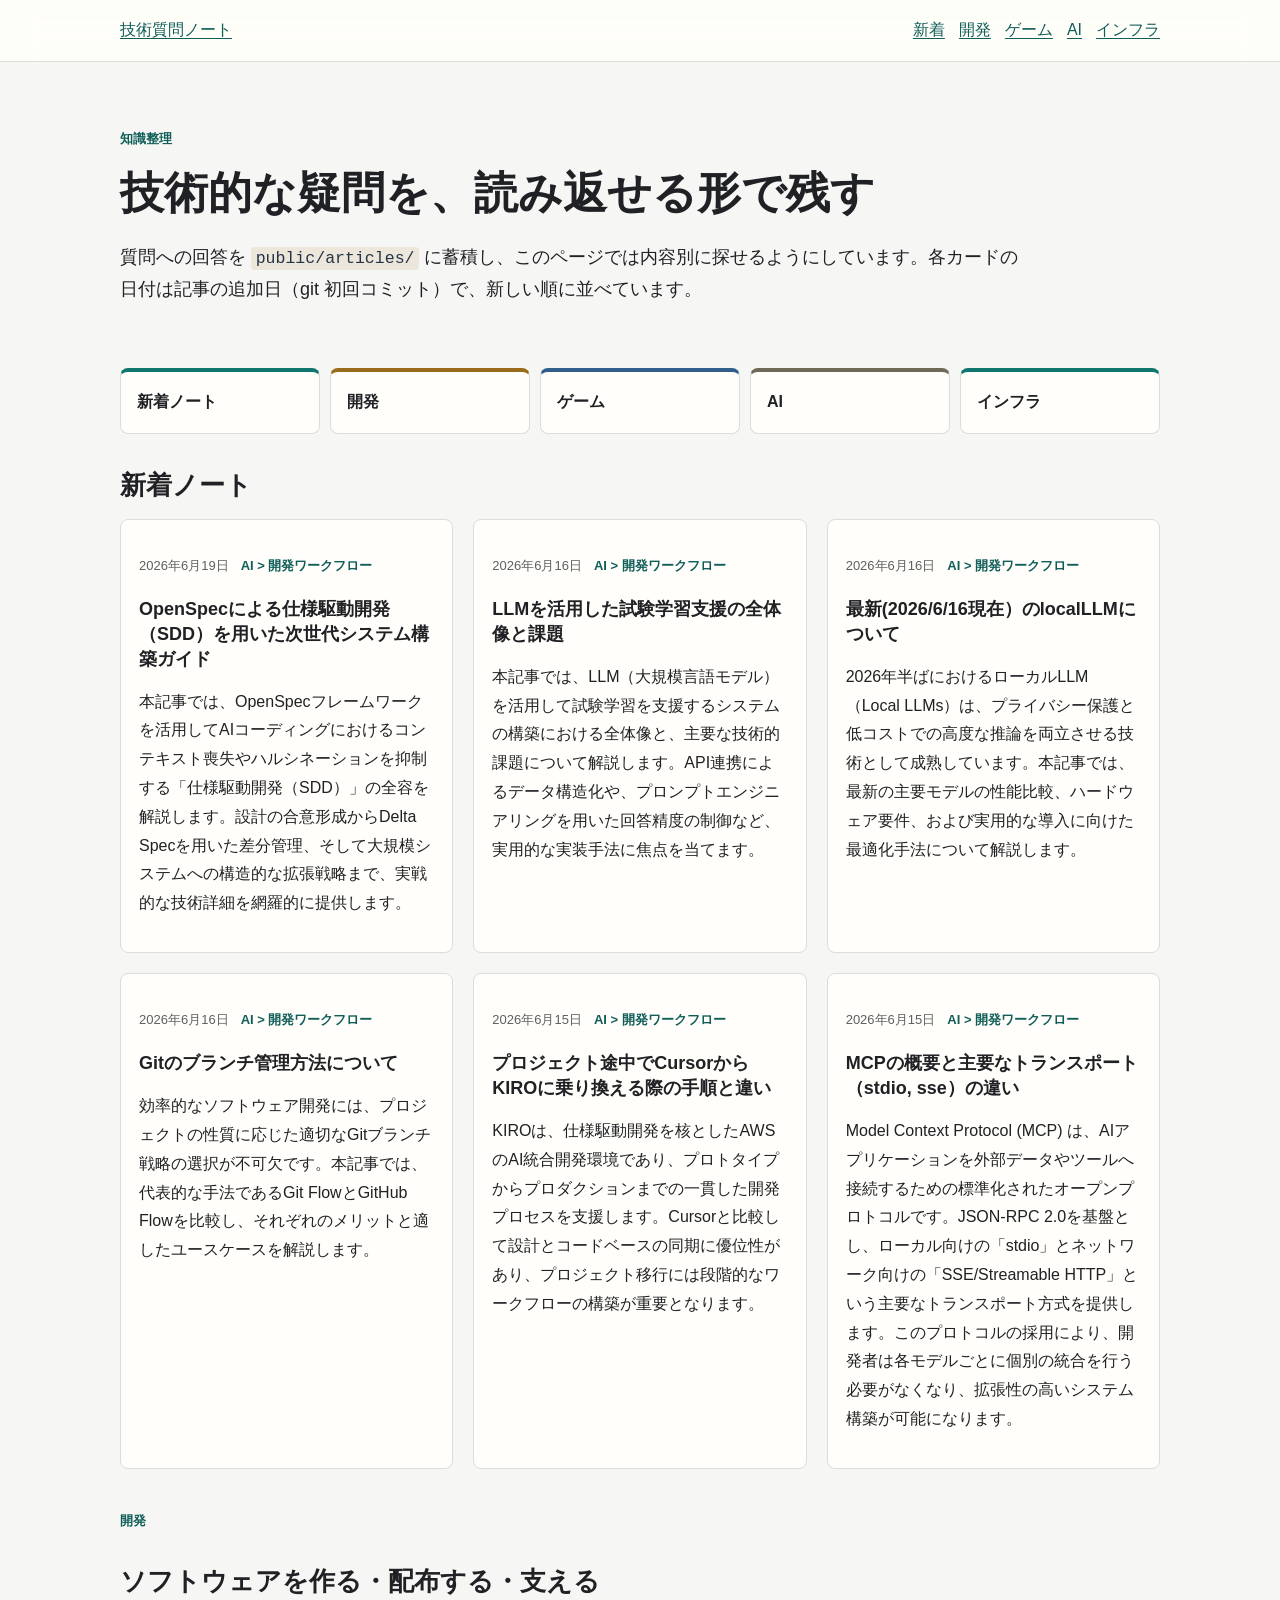
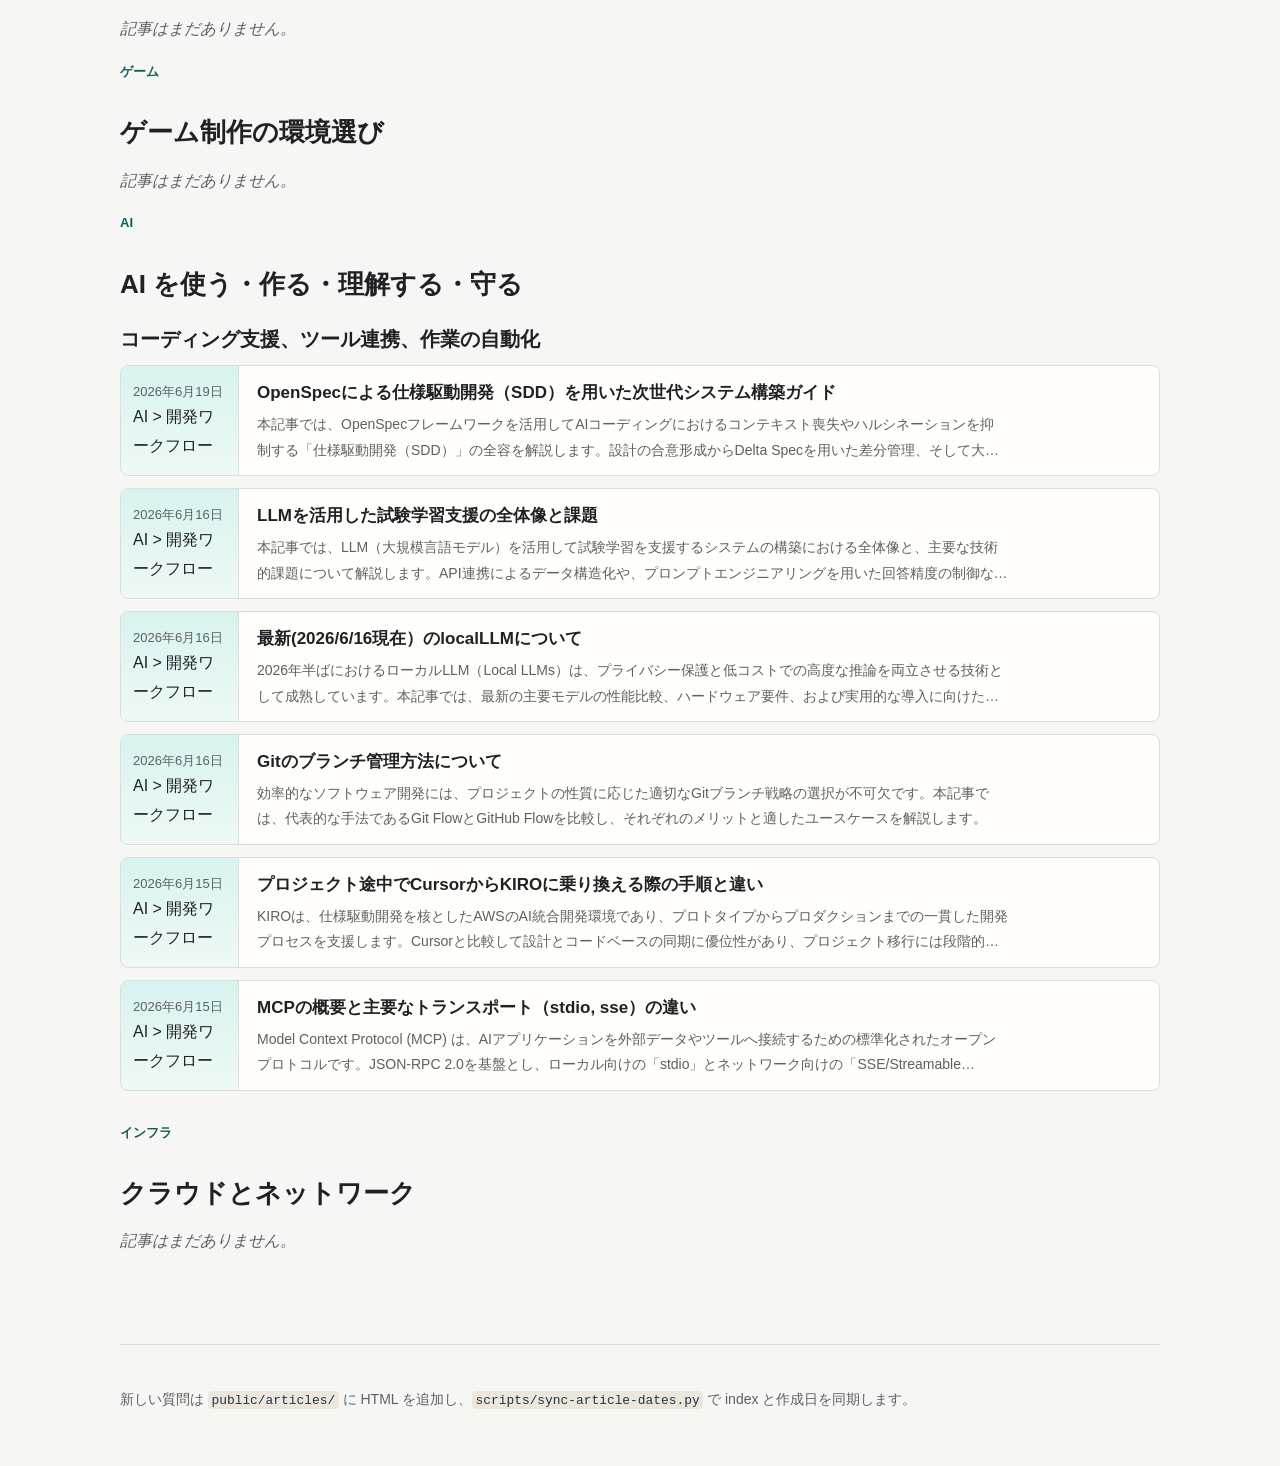
==== commit 2a2ff5fb: "feat: Issue #12 からの自動記事追加: Openspecを使用して新しいシステムを構築する" ====
--- a/public/index.html
+++ b/public/index.html
@@ -45,6 +45,33 @@
             <h2>新着ノート</h2>
             <div class="recent-grid">
                 <!-- BEGIN_RECENT_ARTICLES (ここがスクリプトにより自動生成されます) -->
+            <a class="article-card" href="articles/issue-12-openspecを使用して新しいシステムを構築する.html">
+                <p class="card-meta-row">
+                    <time class="article-date" datetime="2026-06-19">2026年6月19日</time>
+                    <span class="eyebrow">AI > 開発ワークフロー</span>
+                </p>
+                <h4>OpenSpecによる仕様駆動開発（SDD）を用いた次世代システム構築ガイド</h4>
+                <p>本記事では、OpenSpecフレームワークを活用してAIコーディングにおけるコンテキスト喪失やハルシネーションを抑制する「仕様駆動開発（SDD）」の全容を解説します。設計の合意形成からDelta Specを用いた差分管理、そして大規模システムへの構造的な拡張戦略まで、実戦的な技術詳細を網羅的に提供します。</p>
+                <span class="meta"></span>
+            </a>
+            <a class="article-card" href="articles/issue-7-llmを活用した試験学習支援の全体像と課題.html">
+                <p class="card-meta-row">
+                    <time class="article-date" datetime="2026-06-16">2026年6月16日</time>
+                    <span class="eyebrow">AI > 開発ワークフロー</span>
+                </p>
+                <h4>LLMを活用した試験学習支援の全体像と課題</h4>
+                <p>本記事では、LLM（大規模言語モデル）を活用して試験学習を支援するシステムの構築における全体像と、主要な技術的課題について解説します。API連携によるデータ構造化や、プロンプトエンジニアリングを用いた回答精度の制御など、実用的な実装手法に焦点を当てます。</p>
+                <span class="meta"></span>
+            </a>
+            <a class="article-card" href="articles/issue-8-最新2026616現在のlocalllmについて.html">
+                <p class="card-meta-row">
+                    <time class="article-date" datetime="2026-06-16">2026年6月16日</time>
+                    <span class="eyebrow">AI > 開発ワークフロー</span>
+                </p>
+                <h4>最新(2026/6/16現在）のlocalLLMについて</h4>
+                <p>2026年半ばにおけるローカルLLM（Local LLMs）は、プライバシー保護と低コストでの高度な推論を両立させる技術として成熟しています。本記事では、最新の主要モデルの性能比較、ハードウェア要件、および実用的な導入に向けた最適化手法について解説します。</p>
+                <span class="meta"></span>
+            </a>
             <a class="article-card" href="articles/issue-9-gitのブランチ管理方法について.html">
                 <p class="card-meta-row">
                     <time class="article-date" datetime="2026-06-16">2026年6月16日</time>
@@ -52,24 +79,6 @@
                 </p>
                 <h4>Gitのブランチ管理方法について</h4>
                 <p>効率的なソフトウェア開発には、プロジェクトの性質に応じた適切なGitブランチ戦略の選択が不可欠です。本記事では、代表的な手法であるGit FlowとGitHub Flowを比較し、それぞれのメリットと適したユースケースを解説します。</p>
-                <span class="meta"></span>
-            </a>
-            <a class="article-card" href="articles/issue-8-最新2026616現在のlocalllmについて.html">
-                <p class="card-meta-row">
-                    <time class="article-date" datetime="2026-06-16">2026年6月16日</time>
-                    <span class="eyebrow">AI > 開発ワークフロー</span>
-                </p>
-                <h4>最新(2026/6/16現在）のlocalLLMについて</h4>
-                <p>2026年半ばにおけるローカルLLM（Local LLMs）は、プライバシー保護と低コストでの高度な推論を両立させる技術として成熟しています。本記事では、最新の主要モデルの性能比較、ハードウェア要件、および実用的な導入に向けた最適化手法について解説します。</p>
-                <span class="meta"></span>
-            </a>
-            <a class="article-card" href="articles/issue-7-llmを活用した試験学習支援の全体像と課題.html">
-                <p class="card-meta-row">
-                    <time class="article-date" datetime="2026-06-16">2026年6月16日</time>
-                    <span class="eyebrow">AI > 開発ワークフロー</span>
-                </p>
-                <h4>LLMを活用した試験学習支援の全体像と課題</h4>
-                <p>本記事では、LLM（大規模言語モデル）を活用して試験学習を支援するシステムの構築における全体像と、主要な技術的課題について解説します。API連携によるデータ構造化や、プロンプトエンジニアリングを用いた回答精度の制御など、実用的な実装手法に焦点を当てます。</p>
                 <span class="meta"></span>
             </a>
             <a class="article-card" href="articles/aws-kiro-transition-from-cursor.html">
@@ -120,6 +129,39 @@
             <div class="cluster-block">
                 <h3>コーディング支援、ツール連携、作業の自動化</h3>
                 <div class="article-row-list">
+                    <a class="article-row" href="articles/issue-12-openspecを使用して新しいシステムを構築する.html">
+                        <div class="article-row-aside">
+                            <time class="article-date" datetime="2026-06-19">2026年6月19日</time>
+                            <span class="article-row-eyebrow">AI > 開発ワークフロー</span>
+                        </div>
+                        <div class="article-row-main">
+                            <span class="article-row-title">OpenSpecによる仕様駆動開発（SDD）を用いた次世代システム構築ガイド</span>
+                            <p class="article-row-desc">本記事では、OpenSpecフレームワークを活用してAIコーディングにおけるコンテキスト喪失やハルシネーションを抑制する「仕様駆動開発（SDD）」の全容を解説します。設計の合意形成からDelta Specを用いた差分管理、そして大規模システムへの構造的な拡張戦略まで、実戦的な技術詳細を網羅的に提供します。</p>
+                        </div>
+                        <span class="article-row-meta"></span>
+                    </a>
+                    <a class="article-row" href="articles/issue-7-llmを活用した試験学習支援の全体像と課題.html">
+                        <div class="article-row-aside">
+                            <time class="article-date" datetime="2026-06-16">2026年6月16日</time>
+                            <span class="article-row-eyebrow">AI > 開発ワークフロー</span>
+                        </div>
+                        <div class="article-row-main">
+                            <span class="article-row-title">LLMを活用した試験学習支援の全体像と課題</span>
+                            <p class="article-row-desc">本記事では、LLM（大規模言語モデル）を活用して試験学習を支援するシステムの構築における全体像と、主要な技術的課題について解説します。API連携によるデータ構造化や、プロンプトエンジニアリングを用いた回答精度の制御など、実用的な実装手法に焦点を当てます。</p>
+                        </div>
+                        <span class="article-row-meta"></span>
+                    </a>
+                    <a class="article-row" href="articles/issue-8-最新2026616現在のlocalllmについて.html">
+                        <div class="article-row-aside">
+                            <time class="article-date" datetime="2026-06-16">2026年6月16日</time>
+                            <span class="article-row-eyebrow">AI > 開発ワークフロー</span>
+                        </div>
+                        <div class="article-row-main">
+                            <span class="article-row-title">最新(2026/6/16現在）のlocalLLMについて</span>
+                            <p class="article-row-desc">2026年半ばにおけるローカルLLM（Local LLMs）は、プライバシー保護と低コストでの高度な推論を両立させる技術として成熟しています。本記事では、最新の主要モデルの性能比較、ハードウェア要件、および実用的な導入に向けた最適化手法について解説します。</p>
+                        </div>
+                        <span class="article-row-meta"></span>
+                    </a>
                     <a class="article-row" href="articles/issue-9-gitのブランチ管理方法について.html">
                         <div class="article-row-aside">
                             <time class="article-date" datetime="2026-06-16">2026年6月16日</time>
@@ -128,28 +170,6 @@
                         <div class="article-row-main">
                             <span class="article-row-title">Gitのブランチ管理方法について</span>
                             <p class="article-row-desc">効率的なソフトウェア開発には、プロジェクトの性質に応じた適切なGitブランチ戦略の選択が不可欠です。本記事では、代表的な手法であるGit FlowとGitHub Flowを比較し、それぞれのメリットと適したユースケースを解説します。</p>
-                        </div>
-                        <span class="article-row-meta"></span>
-                    </a>
-                    <a class="article-row" href="articles/issue-8-最新2026616現在のlocalllmについて.html">
-                        <div class="article-row-aside">
-                            <time class="article-date" datetime="2026-06-16">2026年6月16日</time>
-                            <span class="article-row-eyebrow">AI > 開発ワークフロー</span>
-                        </div>
-                        <div class="article-row-main">
-                            <span class="article-row-title">最新(2026/6/16現在）のlocalLLMについて</span>
-                            <p class="article-row-desc">2026年半ばにおけるローカルLLM（Local LLMs）は、プライバシー保護と低コストでの高度な推論を両立させる技術として成熟しています。本記事では、最新の主要モデルの性能比較、ハードウェア要件、および実用的な導入に向けた最適化手法について解説します。</p>
-                        </div>
-                        <span class="article-row-meta"></span>
-                    </a>
-                    <a class="article-row" href="articles/issue-7-llmを活用した試験学習支援の全体像と課題.html">
-                        <div class="article-row-aside">
-                            <time class="article-date" datetime="2026-06-16">2026年6月16日</time>
-                            <span class="article-row-eyebrow">AI > 開発ワークフロー</span>
-                        </div>
-                        <div class="article-row-main">
-                            <span class="article-row-title">LLMを活用した試験学習支援の全体像と課題</span>
-                            <p class="article-row-desc">本記事では、LLM（大規模言語モデル）を活用して試験学習を支援するシステムの構築における全体像と、主要な技術的課題について解説します。API連携によるデータ構造化や、プロンプトエンジニアリングを用いた回答精度の制御など、実用的な実装手法に焦点を当てます。</p>
                         </div>
                         <span class="article-row-meta"></span>
                     </a>
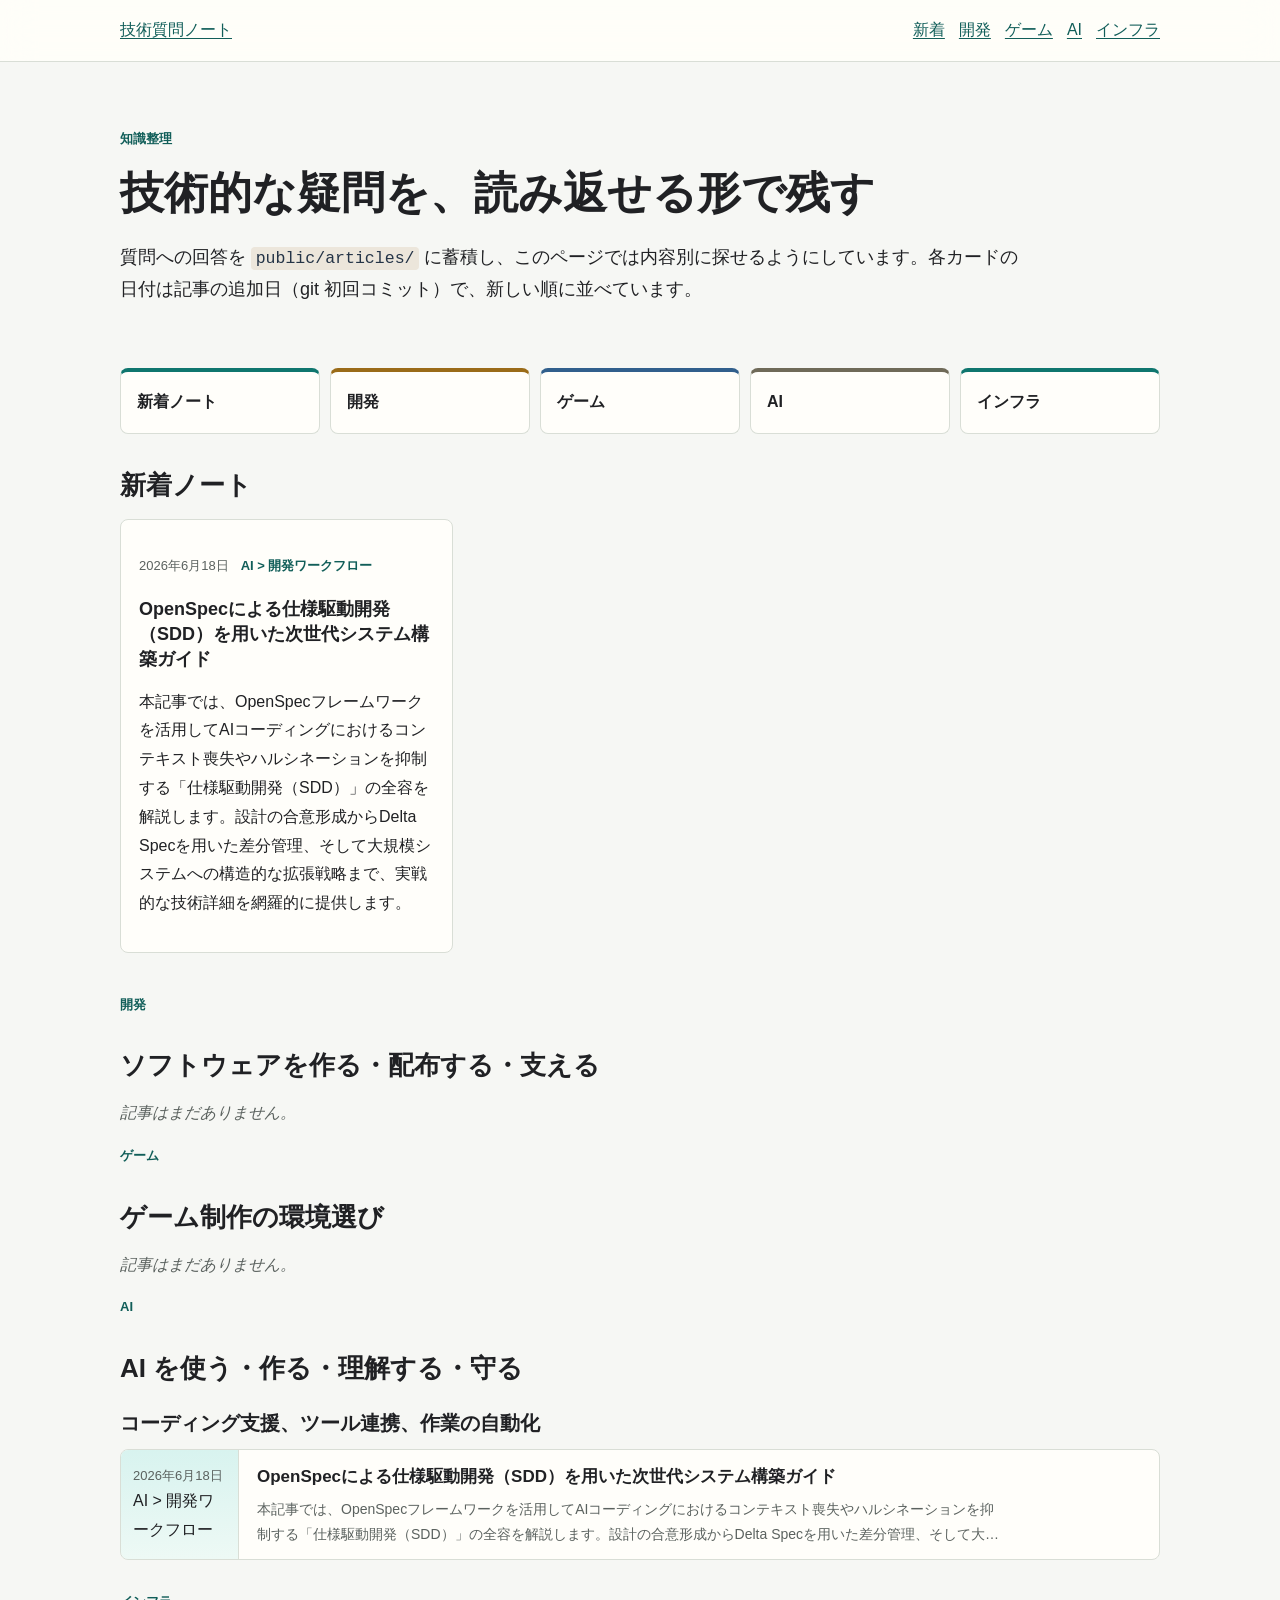
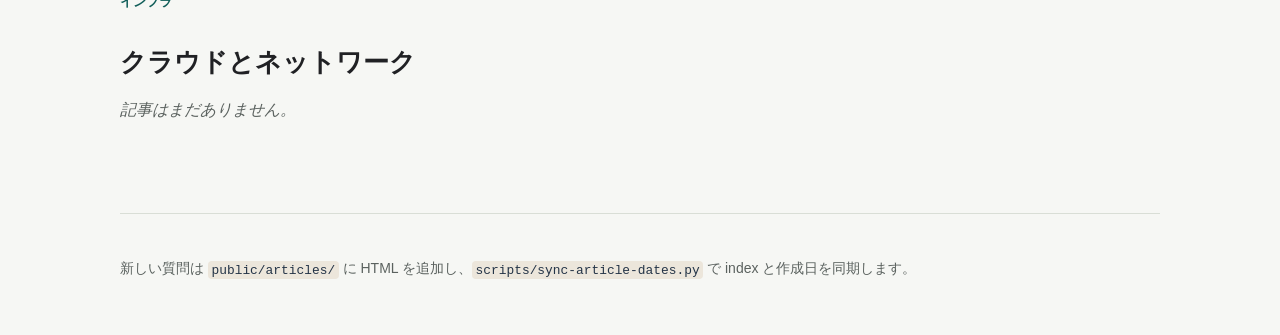
==== commit 6797f63f: "feat: Issue #12 からの自動記事追加: Openspecを使用して新しいシステムを構築する" ====
--- a/public/index.html
+++ b/public/index.html
@@ -47,56 +47,11 @@
                 <!-- BEGIN_RECENT_ARTICLES (ここがスクリプトにより自動生成されます) -->
             <a class="article-card" href="articles/issue-12-openspecを使用して新しいシステムを構築する.html">
                 <p class="card-meta-row">
-                    <time class="article-date" datetime="2026-06-19">2026年6月19日</time>
+                    <time class="article-date" datetime="2026-06-18">2026年6月18日</time>
                     <span class="eyebrow">AI > 開発ワークフロー</span>
                 </p>
                 <h4>OpenSpecによる仕様駆動開発（SDD）を用いた次世代システム構築ガイド</h4>
                 <p>本記事では、OpenSpecフレームワークを活用してAIコーディングにおけるコンテキスト喪失やハルシネーションを抑制する「仕様駆動開発（SDD）」の全容を解説します。設計の合意形成からDelta Specを用いた差分管理、そして大規模システムへの構造的な拡張戦略まで、実戦的な技術詳細を網羅的に提供します。</p>
-                <span class="meta"></span>
-            </a>
-            <a class="article-card" href="articles/issue-7-llmを活用した試験学習支援の全体像と課題.html">
-                <p class="card-meta-row">
-                    <time class="article-date" datetime="2026-06-16">2026年6月16日</time>
-                    <span class="eyebrow">AI > 開発ワークフロー</span>
-                </p>
-                <h4>LLMを活用した試験学習支援の全体像と課題</h4>
-                <p>本記事では、LLM（大規模言語モデル）を活用して試験学習を支援するシステムの構築における全体像と、主要な技術的課題について解説します。API連携によるデータ構造化や、プロンプトエンジニアリングを用いた回答精度の制御など、実用的な実装手法に焦点を当てます。</p>
-                <span class="meta"></span>
-            </a>
-            <a class="article-card" href="articles/issue-8-最新2026616現在のlocalllmについて.html">
-                <p class="card-meta-row">
-                    <time class="article-date" datetime="2026-06-16">2026年6月16日</time>
-                    <span class="eyebrow">AI > 開発ワークフロー</span>
-                </p>
-                <h4>最新(2026/6/16現在）のlocalLLMについて</h4>
-                <p>2026年半ばにおけるローカルLLM（Local LLMs）は、プライバシー保護と低コストでの高度な推論を両立させる技術として成熟しています。本記事では、最新の主要モデルの性能比較、ハードウェア要件、および実用的な導入に向けた最適化手法について解説します。</p>
-                <span class="meta"></span>
-            </a>
-            <a class="article-card" href="articles/issue-9-gitのブランチ管理方法について.html">
-                <p class="card-meta-row">
-                    <time class="article-date" datetime="2026-06-16">2026年6月16日</time>
-                    <span class="eyebrow">AI > 開発ワークフロー</span>
-                </p>
-                <h4>Gitのブランチ管理方法について</h4>
-                <p>効率的なソフトウェア開発には、プロジェクトの性質に応じた適切なGitブランチ戦略の選択が不可欠です。本記事では、代表的な手法であるGit FlowとGitHub Flowを比較し、それぞれのメリットと適したユースケースを解説します。</p>
-                <span class="meta"></span>
-            </a>
-            <a class="article-card" href="articles/aws-kiro-transition-from-cursor.html">
-                <p class="card-meta-row">
-                    <time class="article-date" datetime="2026-06-15">2026年6月15日</time>
-                    <span class="eyebrow">AI > 開発ワークフロー</span>
-                </p>
-                <h4>プロジェクト途中でCursorからKIROに乗り換える際の手順と違い</h4>
-                <p>KIROは、仕様駆動開発を核としたAWSのAI統合開発環境であり、プロトタイプからプロダクションまでの一貫した開発プロセスを支援します。Cursorと比較して設計とコードベースの同期に優位性があり、プロジェクト移行には段階的なワークフローの構築が重要となります。</p>
-                <span class="meta"></span>
-            </a>
-            <a class="article-card" href="articles/mcp-overview-transports.html">
-                <p class="card-meta-row">
-                    <time class="article-date" datetime="2026-06-15">2026年6月15日</time>
-                    <span class="eyebrow">AI > 開発ワークフロー</span>
-                </p>
-                <h4>MCPの概要と主要なトランスポート（stdio, sse）の違い</h4>
-                <p>Model Context Protocol (MCP) は、AIアプリケーションを外部データやツールへ接続するための標準化されたオープンプロトコルです。JSON-RPC 2.0を基盤とし、ローカル向けの「stdio」とネットワーク向けの「SSE/Streamable HTTP」という主要なトランスポート方式を提供します。このプロトコルの採用により、開発者は各モデルごとに個別の統合を行う必要がなくなり、拡張性の高いシステム構築が可能になります。</p>
                 <span class="meta"></span>
             </a>
 <!-- END_RECENT_ARTICLES -->
@@ -131,67 +86,12 @@
                 <div class="article-row-list">
                     <a class="article-row" href="articles/issue-12-openspecを使用して新しいシステムを構築する.html">
                         <div class="article-row-aside">
-                            <time class="article-date" datetime="2026-06-19">2026年6月19日</time>
+                            <time class="article-date" datetime="2026-06-18">2026年6月18日</time>
                             <span class="article-row-eyebrow">AI > 開発ワークフロー</span>
                         </div>
                         <div class="article-row-main">
                             <span class="article-row-title">OpenSpecによる仕様駆動開発（SDD）を用いた次世代システム構築ガイド</span>
                             <p class="article-row-desc">本記事では、OpenSpecフレームワークを活用してAIコーディングにおけるコンテキスト喪失やハルシネーションを抑制する「仕様駆動開発（SDD）」の全容を解説します。設計の合意形成からDelta Specを用いた差分管理、そして大規模システムへの構造的な拡張戦略まで、実戦的な技術詳細を網羅的に提供します。</p>
-                        </div>
-                        <span class="article-row-meta"></span>
-                    </a>
-                    <a class="article-row" href="articles/issue-7-llmを活用した試験学習支援の全体像と課題.html">
-                        <div class="article-row-aside">
-                            <time class="article-date" datetime="2026-06-16">2026年6月16日</time>
-                            <span class="article-row-eyebrow">AI > 開発ワークフロー</span>
-                        </div>
-                        <div class="article-row-main">
-                            <span class="article-row-title">LLMを活用した試験学習支援の全体像と課題</span>
-                            <p class="article-row-desc">本記事では、LLM（大規模言語モデル）を活用して試験学習を支援するシステムの構築における全体像と、主要な技術的課題について解説します。API連携によるデータ構造化や、プロンプトエンジニアリングを用いた回答精度の制御など、実用的な実装手法に焦点を当てます。</p>
-                        </div>
-                        <span class="article-row-meta"></span>
-                    </a>
-                    <a class="article-row" href="articles/issue-8-最新2026616現在のlocalllmについて.html">
-                        <div class="article-row-aside">
-                            <time class="article-date" datetime="2026-06-16">2026年6月16日</time>
-                            <span class="article-row-eyebrow">AI > 開発ワークフロー</span>
-                        </div>
-                        <div class="article-row-main">
-                            <span class="article-row-title">最新(2026/6/16現在）のlocalLLMについて</span>
-                            <p class="article-row-desc">2026年半ばにおけるローカルLLM（Local LLMs）は、プライバシー保護と低コストでの高度な推論を両立させる技術として成熟しています。本記事では、最新の主要モデルの性能比較、ハードウェア要件、および実用的な導入に向けた最適化手法について解説します。</p>
-                        </div>
-                        <span class="article-row-meta"></span>
-                    </a>
-                    <a class="article-row" href="articles/issue-9-gitのブランチ管理方法について.html">
-                        <div class="article-row-aside">
-                            <time class="article-date" datetime="2026-06-16">2026年6月16日</time>
-                            <span class="article-row-eyebrow">AI > 開発ワークフロー</span>
-                        </div>
-                        <div class="article-row-main">
-                            <span class="article-row-title">Gitのブランチ管理方法について</span>
-                            <p class="article-row-desc">効率的なソフトウェア開発には、プロジェクトの性質に応じた適切なGitブランチ戦略の選択が不可欠です。本記事では、代表的な手法であるGit FlowとGitHub Flowを比較し、それぞれのメリットと適したユースケースを解説します。</p>
-                        </div>
-                        <span class="article-row-meta"></span>
-                    </a>
-                    <a class="article-row" href="articles/aws-kiro-transition-from-cursor.html">
-                        <div class="article-row-aside">
-                            <time class="article-date" datetime="2026-06-15">2026年6月15日</time>
-                            <span class="article-row-eyebrow">AI > 開発ワークフロー</span>
-                        </div>
-                        <div class="article-row-main">
-                            <span class="article-row-title">プロジェクト途中でCursorからKIROに乗り換える際の手順と違い</span>
-                            <p class="article-row-desc">KIROは、仕様駆動開発を核としたAWSのAI統合開発環境であり、プロトタイプからプロダクションまでの一貫した開発プロセスを支援します。Cursorと比較して設計とコードベースの同期に優位性があり、プロジェクト移行には段階的なワークフローの構築が重要となります。</p>
-                        </div>
-                        <span class="article-row-meta"></span>
-                    </a>
-                    <a class="article-row" href="articles/mcp-overview-transports.html">
-                        <div class="article-row-aside">
-                            <time class="article-date" datetime="2026-06-15">2026年6月15日</time>
-                            <span class="article-row-eyebrow">AI > 開発ワークフロー</span>
-                        </div>
-                        <div class="article-row-main">
-                            <span class="article-row-title">MCPの概要と主要なトランスポート（stdio, sse）の違い</span>
-                            <p class="article-row-desc">Model Context Protocol (MCP) は、AIアプリケーションを外部データやツールへ接続するための標準化されたオープンプロトコルです。JSON-RPC 2.0を基盤とし、ローカル向けの「stdio」とネットワーク向けの「SSE/Streamable HTTP」という主要なトランスポート方式を提供します。このプロトコルの採用により、開発者は各モデルごとに個別の統合を行う必要がなくなり、拡張性の高いシステム構築が可能になります。</p>
                         </div>
                         <span class="article-row-meta"></span>
                     </a>
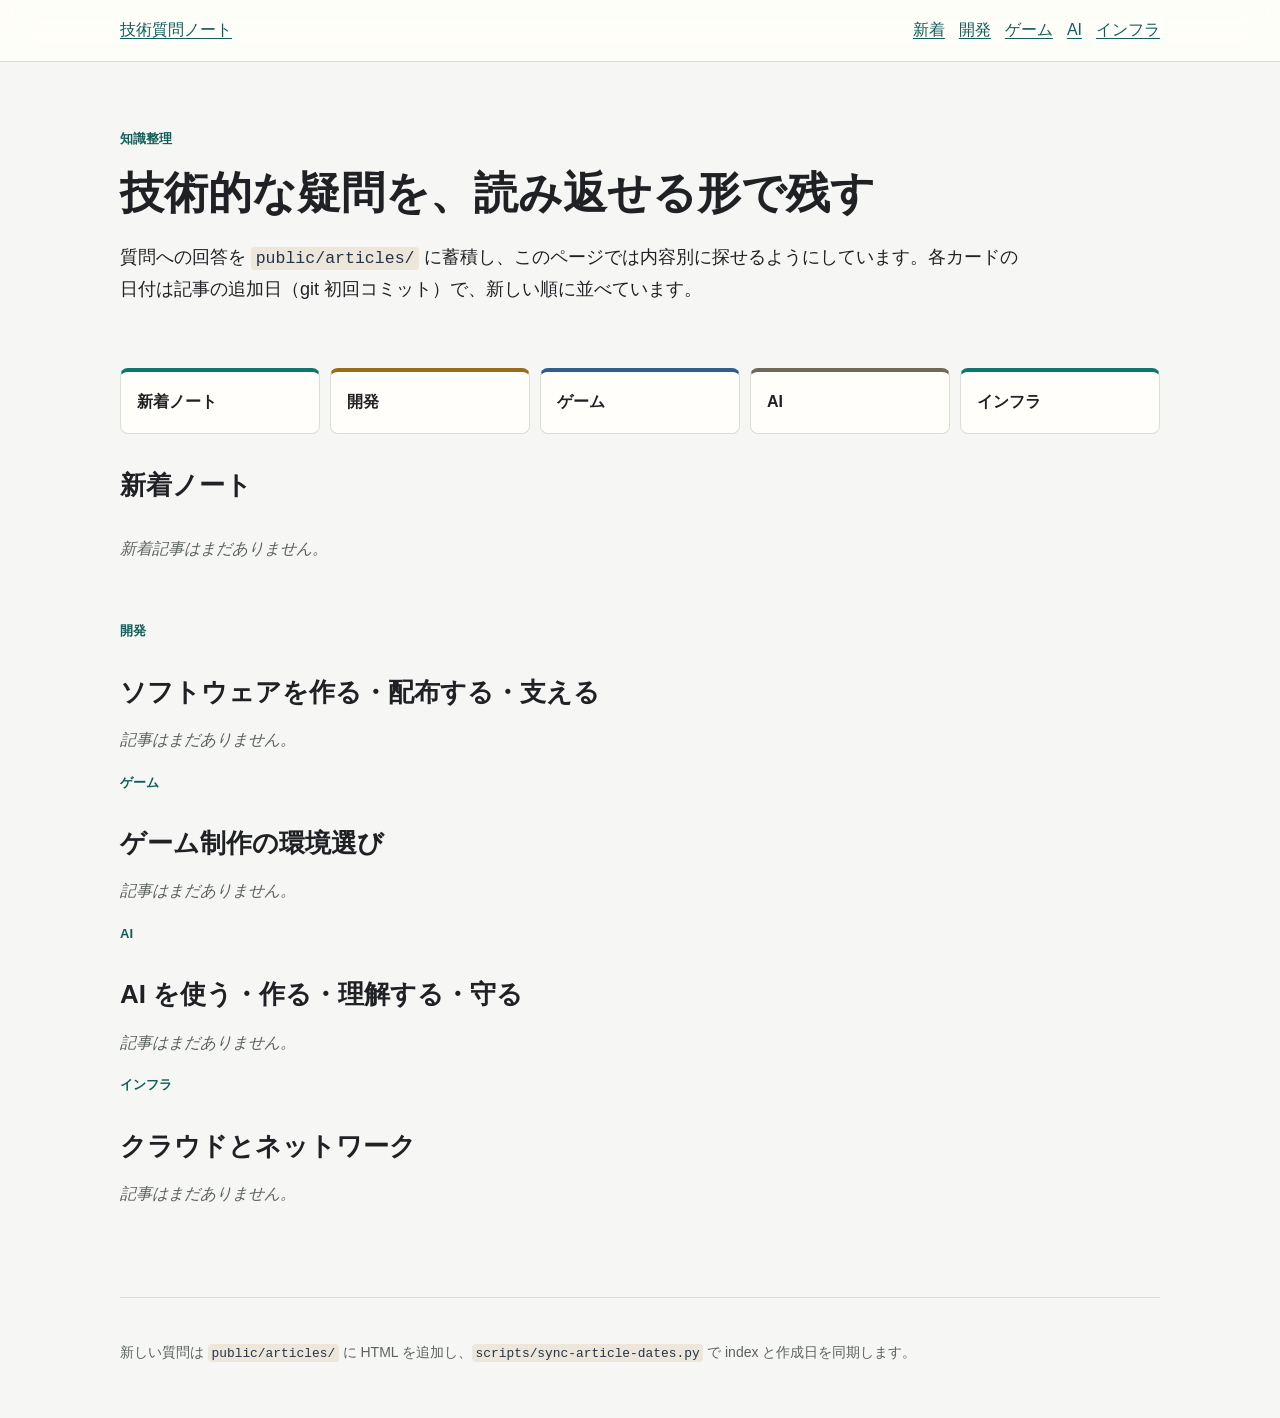
==== commit 1af1bb3b: "Revert "feat: Issue #12 からの自動記事追加: Openspecを使用して新しいシステムを構築する" This reverts commit 6797f63fb5b4424793" ====
--- a/public/index.html
+++ b/public/index.html
@@ -45,16 +45,8 @@
             <h2>新着ノート</h2>
             <div class="recent-grid">
                 <!-- BEGIN_RECENT_ARTICLES (ここがスクリプトにより自動生成されます) -->
-            <a class="article-card" href="articles/issue-12-openspecを使用して新しいシステムを構築する.html">
-                <p class="card-meta-row">
-                    <time class="article-date" datetime="2026-06-18">2026年6月18日</time>
-                    <span class="eyebrow">AI > 開発ワークフロー</span>
-                </p>
-                <h4>OpenSpecによる仕様駆動開発（SDD）を用いた次世代システム構築ガイド</h4>
-                <p>本記事では、OpenSpecフレームワークを活用してAIコーディングにおけるコンテキスト喪失やハルシネーションを抑制する「仕様駆動開発（SDD）」の全容を解説します。設計の合意形成からDelta Specを用いた差分管理、そして大規模システムへの構造的な拡張戦略まで、実戦的な技術詳細を網羅的に提供します。</p>
-                <span class="meta"></span>
-            </a>
-<!-- END_RECENT_ARTICLES -->
+                <p class="empty-note">新着記事はまだありません。</p>
+                <!-- END_RECENT_ARTICLES -->
             </div>
         </section>
 
@@ -64,7 +56,7 @@
             <h2>ソフトウェアを作る・配布する・支える</h2>
             <!-- BEGIN_DEV_CLUSTERS (ここがスクリプトにより自動生成されます) -->
             <p class="empty-note">記事はまだありません。</p>
-<!-- END_DEV_CLUSTERS -->
+            <!-- END_DEV_CLUSTERS -->
         </section>
 
         <!-- ゲームドメインセクション -->
@@ -73,7 +65,7 @@
             <h2>ゲーム制作の環境選び</h2>
             <!-- BEGIN_GAME_CLUSTERS (ここがスクリプトにより自動生成されます) -->
             <p class="empty-note">記事はまだありません。</p>
-<!-- END_GAME_CLUSTERS -->
+            <!-- END_GAME_CLUSTERS -->
         </section>
 
         <!-- AIドメインセクション -->
@@ -81,23 +73,8 @@
             <p class="eyebrow">AI</p>
             <h2>AI を使う・作る・理解する・守る</h2>
             <!-- BEGIN_AI_CLUSTERS (ここがスクリプトにより自動生成されます) -->
-            <div class="cluster-block">
-                <h3>コーディング支援、ツール連携、作業の自動化</h3>
-                <div class="article-row-list">
-                    <a class="article-row" href="articles/issue-12-openspecを使用して新しいシステムを構築する.html">
-                        <div class="article-row-aside">
-                            <time class="article-date" datetime="2026-06-18">2026年6月18日</time>
-                            <span class="article-row-eyebrow">AI > 開発ワークフロー</span>
-                        </div>
-                        <div class="article-row-main">
-                            <span class="article-row-title">OpenSpecによる仕様駆動開発（SDD）を用いた次世代システム構築ガイド</span>
-                            <p class="article-row-desc">本記事では、OpenSpecフレームワークを活用してAIコーディングにおけるコンテキスト喪失やハルシネーションを抑制する「仕様駆動開発（SDD）」の全容を解説します。設計の合意形成からDelta Specを用いた差分管理、そして大規模システムへの構造的な拡張戦略まで、実戦的な技術詳細を網羅的に提供します。</p>
-                        </div>
-                        <span class="article-row-meta"></span>
-                    </a>
-                </div>
-            </div>
-<!-- END_AI_CLUSTERS -->
+            <p class="empty-note">記事はまだありません。</p>
+            <!-- END_AI_CLUSTERS -->
         </section>
 
         <!-- インフラドメインセクション -->
@@ -106,7 +83,7 @@
             <h2>クラウドとネットワーク</h2>
             <!-- BEGIN_INFRA_CLUSTERS (ここがスクリプトにより自動生成されます) -->
             <p class="empty-note">記事はまだありません。</p>
-<!-- END_INFRA_CLUSTERS -->
+            <!-- END_INFRA_CLUSTERS -->
         </section>
 
     </main>
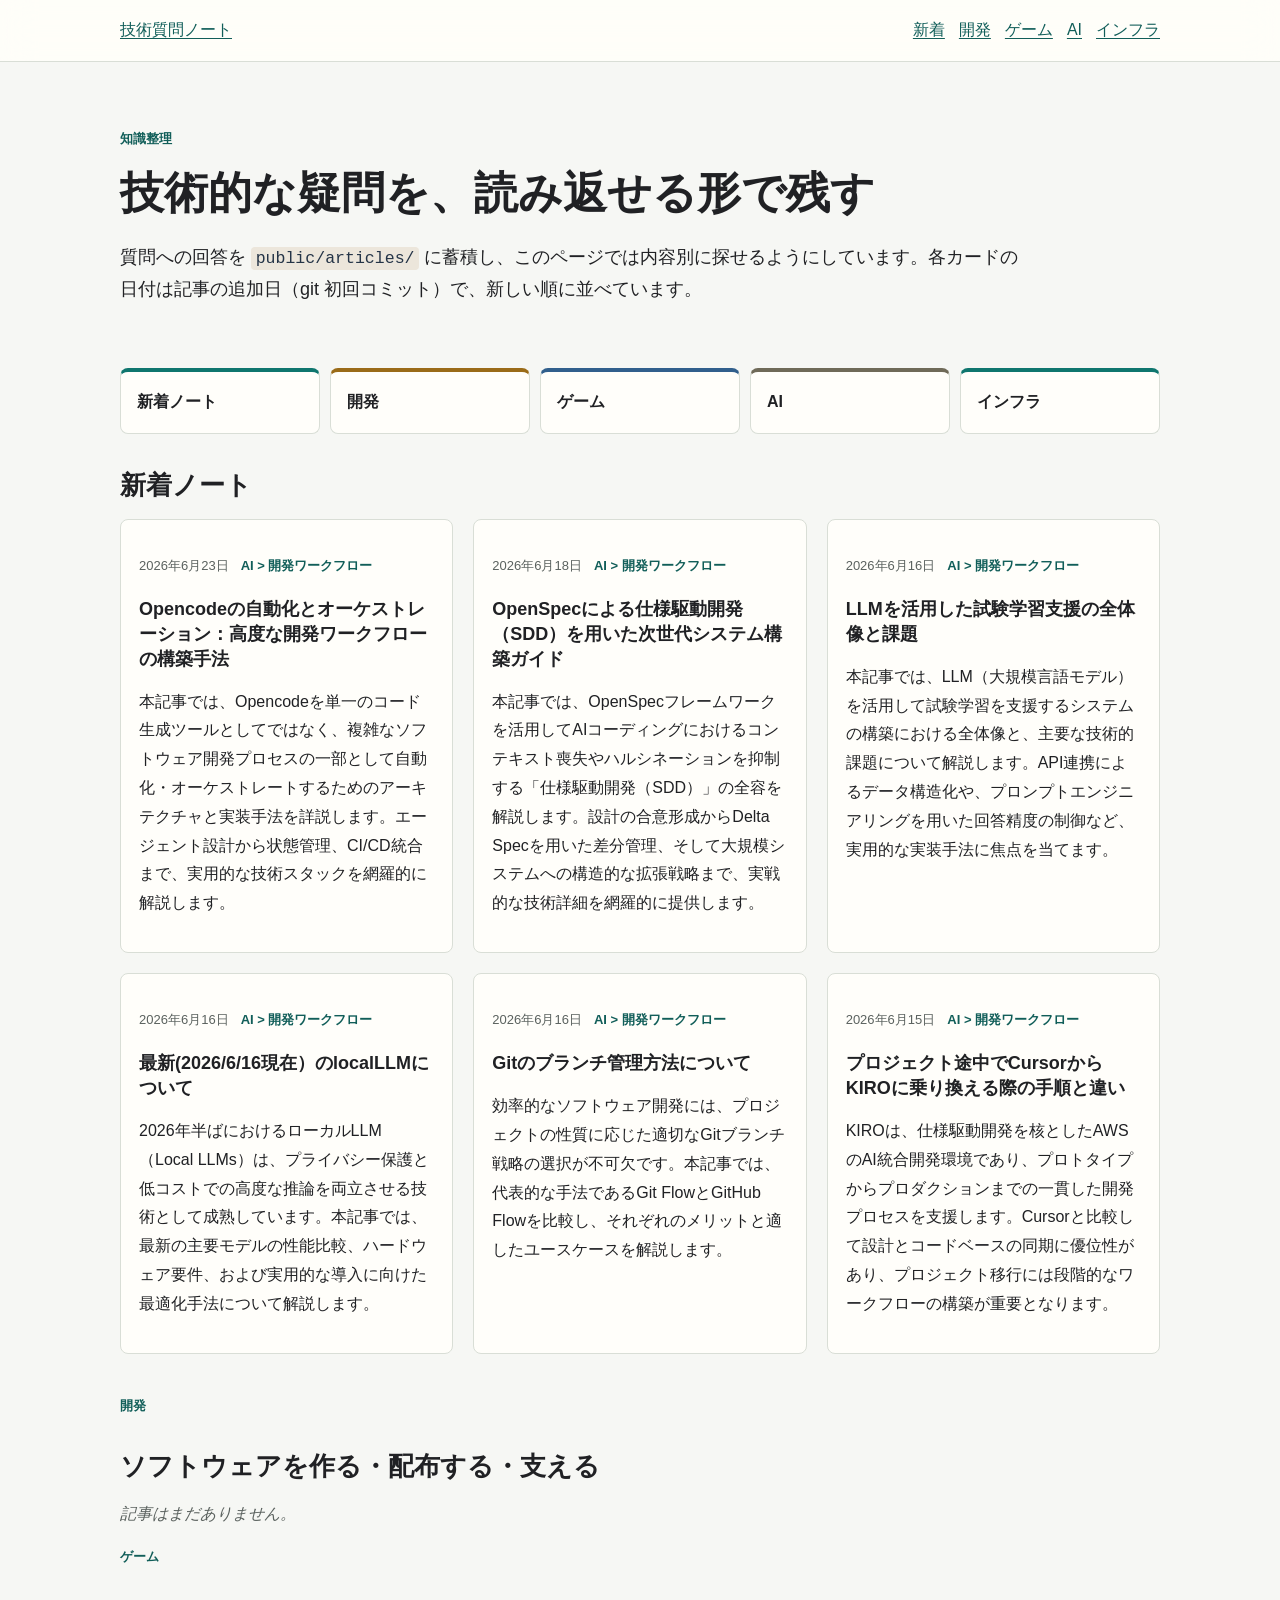
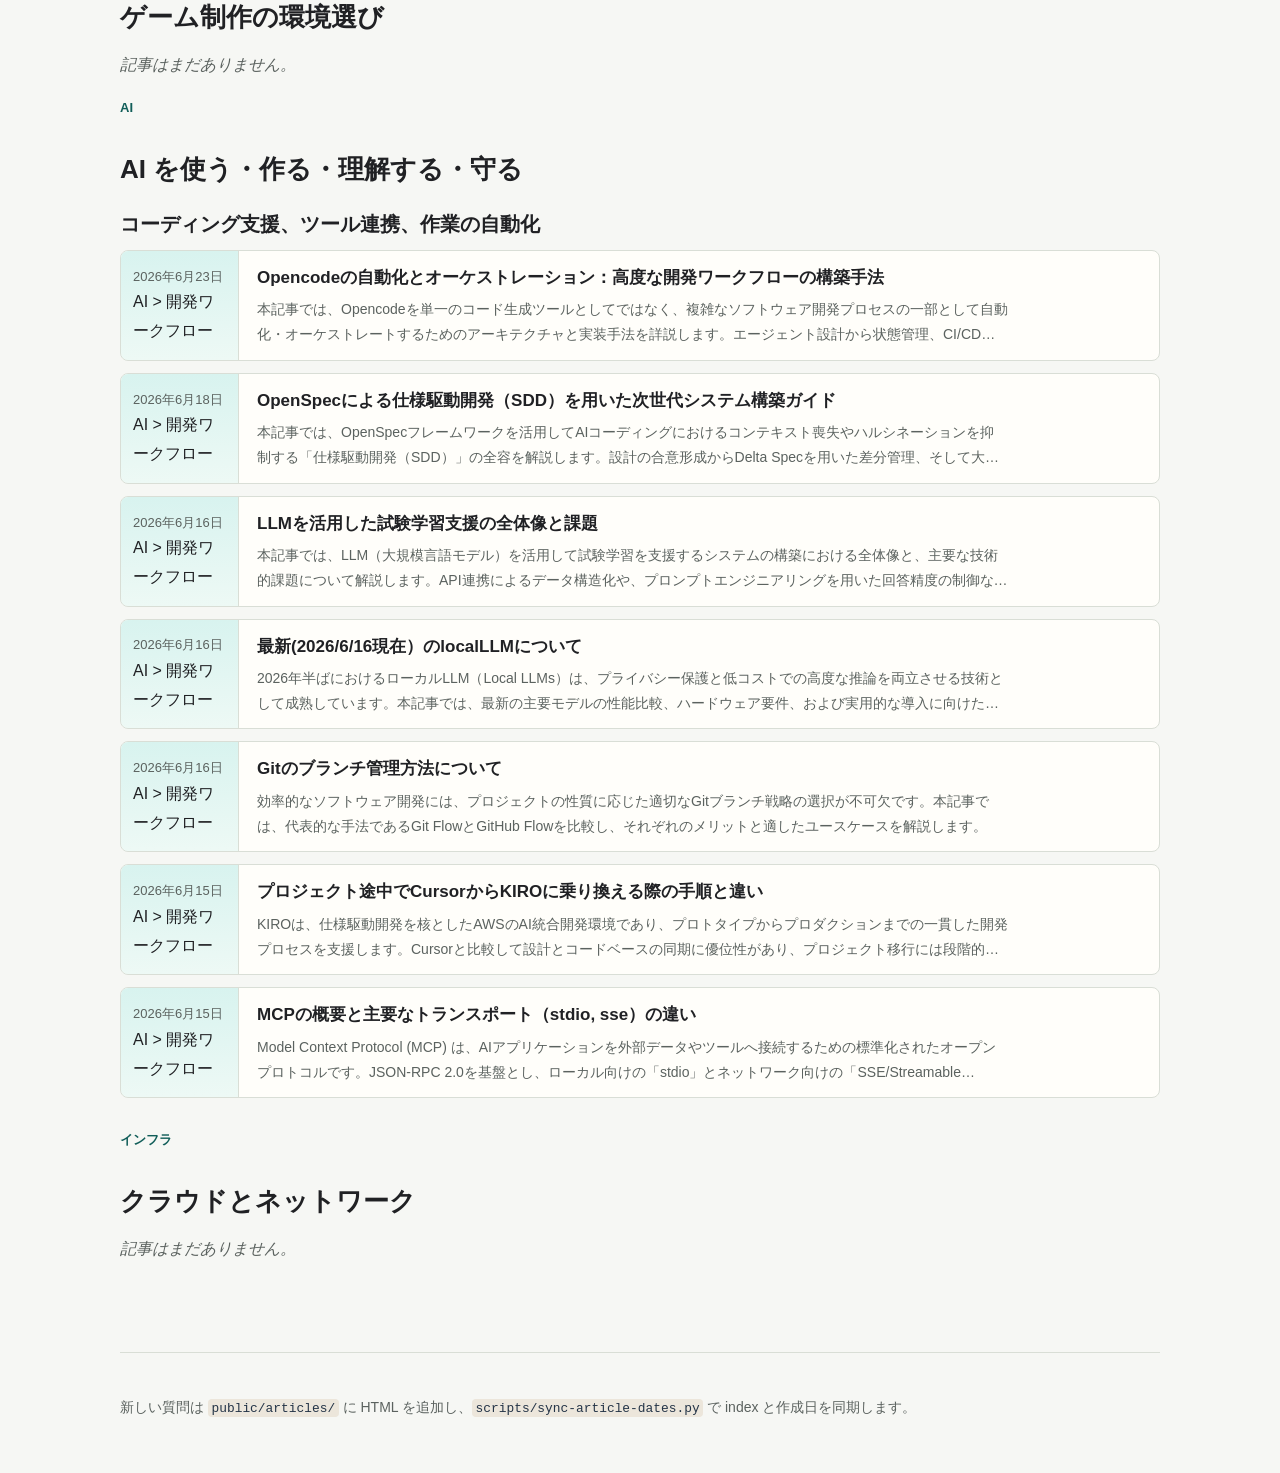
==== commit 3734d60a: "feat: Issue #14 からの自動記事追加: Opencodeの自動化について" ====
--- a/public/index.html
+++ b/public/index.html
@@ -45,8 +45,61 @@
             <h2>新着ノート</h2>
             <div class="recent-grid">
                 <!-- BEGIN_RECENT_ARTICLES (ここがスクリプトにより自動生成されます) -->
-                <p class="empty-note">新着記事はまだありません。</p>
-                <!-- END_RECENT_ARTICLES -->
+            <a class="article-card" href="articles/issue-14-opencodeの自動化について.html">
+                <p class="card-meta-row">
+                    <time class="article-date" datetime="2026-06-23">2026年6月23日</time>
+                    <span class="eyebrow">AI > 開発ワークフロー</span>
+                </p>
+                <h4>Opencodeの自動化とオーケストレーション：高度な開発ワークフローの構築手法</h4>
+                <p>本記事では、Opencodeを単一のコード生成ツールとしてではなく、複雑なソフトウェア開発プロセスの一部として自動化・オーケストレートするためのアーキテクチャと実装手法を詳説します。エージェント設計から状態管理、CI/CD統合まで、実用的な技術スタックを網羅的に解説します。</p>
+                <span class="meta"></span>
+            </a>
+            <a class="article-card" href="articles/issue-12-openspecを使用して新しいシステムを構築する.html">
+                <p class="card-meta-row">
+                    <time class="article-date" datetime="2026-06-18">2026年6月18日</time>
+                    <span class="eyebrow">AI > 開発ワークフロー</span>
+                </p>
+                <h4>OpenSpecによる仕様駆動開発（SDD）を用いた次世代システム構築ガイド</h4>
+                <p>本記事では、OpenSpecフレームワークを活用してAIコーディングにおけるコンテキスト喪失やハルシネーションを抑制する「仕様駆動開発（SDD）」の全容を解説します。設計の合意形成からDelta Specを用いた差分管理、そして大規模システムへの構造的な拡張戦略まで、実戦的な技術詳細を網羅的に提供します。</p>
+                <span class="meta"></span>
+            </a>
+            <a class="article-card" href="articles/issue-7-llmを活用した試験学習支援の全体像と課題.html">
+                <p class="card-meta-row">
+                    <time class="article-date" datetime="2026-06-16">2026年6月16日</time>
+                    <span class="eyebrow">AI > 開発ワークフロー</span>
+                </p>
+                <h4>LLMを活用した試験学習支援の全体像と課題</h4>
+                <p>本記事では、LLM（大規模言語モデル）を活用して試験学習を支援するシステムの構築における全体像と、主要な技術的課題について解説します。API連携によるデータ構造化や、プロンプトエンジニアリングを用いた回答精度の制御など、実用的な実装手法に焦点を当てます。</p>
+                <span class="meta"></span>
+            </a>
+            <a class="article-card" href="articles/issue-8-最新2026616現在のlocalllmについて.html">
+                <p class="card-meta-row">
+                    <time class="article-date" datetime="2026-06-16">2026年6月16日</time>
+                    <span class="eyebrow">AI > 開発ワークフロー</span>
+                </p>
+                <h4>最新(2026/6/16現在）のlocalLLMについて</h4>
+                <p>2026年半ばにおけるローカルLLM（Local LLMs）は、プライバシー保護と低コストでの高度な推論を両立させる技術として成熟しています。本記事では、最新の主要モデルの性能比較、ハードウェア要件、および実用的な導入に向けた最適化手法について解説します。</p>
+                <span class="meta"></span>
+            </a>
+            <a class="article-card" href="articles/issue-9-gitのブランチ管理方法について.html">
+                <p class="card-meta-row">
+                    <time class="article-date" datetime="2026-06-16">2026年6月16日</time>
+                    <span class="eyebrow">AI > 開発ワークフロー</span>
+                </p>
+                <h4>Gitのブランチ管理方法について</h4>
+                <p>効率的なソフトウェア開発には、プロジェクトの性質に応じた適切なGitブランチ戦略の選択が不可欠です。本記事では、代表的な手法であるGit FlowとGitHub Flowを比較し、それぞれのメリットと適したユースケースを解説します。</p>
+                <span class="meta"></span>
+            </a>
+            <a class="article-card" href="articles/aws-kiro-transition-from-cursor.html">
+                <p class="card-meta-row">
+                    <time class="article-date" datetime="2026-06-15">2026年6月15日</time>
+                    <span class="eyebrow">AI > 開発ワークフロー</span>
+                </p>
+                <h4>プロジェクト途中でCursorからKIROに乗り換える際の手順と違い</h4>
+                <p>KIROは、仕様駆動開発を核としたAWSのAI統合開発環境であり、プロトタイプからプロダクションまでの一貫した開発プロセスを支援します。Cursorと比較して設計とコードベースの同期に優位性があり、プロジェクト移行には段階的なワークフローの構築が重要となります。</p>
+                <span class="meta"></span>
+            </a>
+<!-- END_RECENT_ARTICLES -->
             </div>
         </section>
 
@@ -56,7 +109,7 @@
             <h2>ソフトウェアを作る・配布する・支える</h2>
             <!-- BEGIN_DEV_CLUSTERS (ここがスクリプトにより自動生成されます) -->
             <p class="empty-note">記事はまだありません。</p>
-            <!-- END_DEV_CLUSTERS -->
+<!-- END_DEV_CLUSTERS -->
         </section>
 
         <!-- ゲームドメインセクション -->
@@ -65,7 +118,7 @@
             <h2>ゲーム制作の環境選び</h2>
             <!-- BEGIN_GAME_CLUSTERS (ここがスクリプトにより自動生成されます) -->
             <p class="empty-note">記事はまだありません。</p>
-            <!-- END_GAME_CLUSTERS -->
+<!-- END_GAME_CLUSTERS -->
         </section>
 
         <!-- AIドメインセクション -->
@@ -73,8 +126,89 @@
             <p class="eyebrow">AI</p>
             <h2>AI を使う・作る・理解する・守る</h2>
             <!-- BEGIN_AI_CLUSTERS (ここがスクリプトにより自動生成されます) -->
-            <p class="empty-note">記事はまだありません。</p>
-            <!-- END_AI_CLUSTERS -->
+            <div class="cluster-block">
+                <h3>コーディング支援、ツール連携、作業の自動化</h3>
+                <div class="article-row-list">
+                    <a class="article-row" href="articles/issue-14-opencodeの自動化について.html">
+                        <div class="article-row-aside">
+                            <time class="article-date" datetime="2026-06-23">2026年6月23日</time>
+                            <span class="article-row-eyebrow">AI > 開発ワークフロー</span>
+                        </div>
+                        <div class="article-row-main">
+                            <span class="article-row-title">Opencodeの自動化とオーケストレーション：高度な開発ワークフローの構築手法</span>
+                            <p class="article-row-desc">本記事では、Opencodeを単一のコード生成ツールとしてではなく、複雑なソフトウェア開発プロセスの一部として自動化・オーケストレートするためのアーキテクチャと実装手法を詳説します。エージェント設計から状態管理、CI/CD統合まで、実用的な技術スタックを網羅的に解説します。</p>
+                        </div>
+                        <span class="article-row-meta"></span>
+                    </a>
+                    <a class="article-row" href="articles/issue-12-openspecを使用して新しいシステムを構築する.html">
+                        <div class="article-row-aside">
+                            <time class="article-date" datetime="2026-06-18">2026年6月18日</time>
+                            <span class="article-row-eyebrow">AI > 開発ワークフロー</span>
+                        </div>
+                        <div class="article-row-main">
+                            <span class="article-row-title">OpenSpecによる仕様駆動開発（SDD）を用いた次世代システム構築ガイド</span>
+                            <p class="article-row-desc">本記事では、OpenSpecフレームワークを活用してAIコーディングにおけるコンテキスト喪失やハルシネーションを抑制する「仕様駆動開発（SDD）」の全容を解説します。設計の合意形成からDelta Specを用いた差分管理、そして大規模システムへの構造的な拡張戦略まで、実戦的な技術詳細を網羅的に提供します。</p>
+                        </div>
+                        <span class="article-row-meta"></span>
+                    </a>
+                    <a class="article-row" href="articles/issue-7-llmを活用した試験学習支援の全体像と課題.html">
+                        <div class="article-row-aside">
+                            <time class="article-date" datetime="2026-06-16">2026年6月16日</time>
+                            <span class="article-row-eyebrow">AI > 開発ワークフロー</span>
+                        </div>
+                        <div class="article-row-main">
+                            <span class="article-row-title">LLMを活用した試験学習支援の全体像と課題</span>
+                            <p class="article-row-desc">本記事では、LLM（大規模言語モデル）を活用して試験学習を支援するシステムの構築における全体像と、主要な技術的課題について解説します。API連携によるデータ構造化や、プロンプトエンジニアリングを用いた回答精度の制御など、実用的な実装手法に焦点を当てます。</p>
+                        </div>
+                        <span class="article-row-meta"></span>
+                    </a>
+                    <a class="article-row" href="articles/issue-8-最新2026616現在のlocalllmについて.html">
+                        <div class="article-row-aside">
+                            <time class="article-date" datetime="2026-06-16">2026年6月16日</time>
+                            <span class="article-row-eyebrow">AI > 開発ワークフロー</span>
+                        </div>
+                        <div class="article-row-main">
+                            <span class="article-row-title">最新(2026/6/16現在）のlocalLLMについて</span>
+                            <p class="article-row-desc">2026年半ばにおけるローカルLLM（Local LLMs）は、プライバシー保護と低コストでの高度な推論を両立させる技術として成熟しています。本記事では、最新の主要モデルの性能比較、ハードウェア要件、および実用的な導入に向けた最適化手法について解説します。</p>
+                        </div>
+                        <span class="article-row-meta"></span>
+                    </a>
+                    <a class="article-row" href="articles/issue-9-gitのブランチ管理方法について.html">
+                        <div class="article-row-aside">
+                            <time class="article-date" datetime="2026-06-16">2026年6月16日</time>
+                            <span class="article-row-eyebrow">AI > 開発ワークフロー</span>
+                        </div>
+                        <div class="article-row-main">
+                            <span class="article-row-title">Gitのブランチ管理方法について</span>
+                            <p class="article-row-desc">効率的なソフトウェア開発には、プロジェクトの性質に応じた適切なGitブランチ戦略の選択が不可欠です。本記事では、代表的な手法であるGit FlowとGitHub Flowを比較し、それぞれのメリットと適したユースケースを解説します。</p>
+                        </div>
+                        <span class="article-row-meta"></span>
+                    </a>
+                    <a class="article-row" href="articles/aws-kiro-transition-from-cursor.html">
+                        <div class="article-row-aside">
+                            <time class="article-date" datetime="2026-06-15">2026年6月15日</time>
+                            <span class="article-row-eyebrow">AI > 開発ワークフロー</span>
+                        </div>
+                        <div class="article-row-main">
+                            <span class="article-row-title">プロジェクト途中でCursorからKIROに乗り換える際の手順と違い</span>
+                            <p class="article-row-desc">KIROは、仕様駆動開発を核としたAWSのAI統合開発環境であり、プロトタイプからプロダクションまでの一貫した開発プロセスを支援します。Cursorと比較して設計とコードベースの同期に優位性があり、プロジェクト移行には段階的なワークフローの構築が重要となります。</p>
+                        </div>
+                        <span class="article-row-meta"></span>
+                    </a>
+                    <a class="article-row" href="articles/mcp-overview-transports.html">
+                        <div class="article-row-aside">
+                            <time class="article-date" datetime="2026-06-15">2026年6月15日</time>
+                            <span class="article-row-eyebrow">AI > 開発ワークフロー</span>
+                        </div>
+                        <div class="article-row-main">
+                            <span class="article-row-title">MCPの概要と主要なトランスポート（stdio, sse）の違い</span>
+                            <p class="article-row-desc">Model Context Protocol (MCP) は、AIアプリケーションを外部データやツールへ接続するための標準化されたオープンプロトコルです。JSON-RPC 2.0を基盤とし、ローカル向けの「stdio」とネットワーク向けの「SSE/Streamable HTTP」という主要なトランスポート方式を提供します。このプロトコルの採用により、開発者は各モデルごとに個別の統合を行う必要がなくなり、拡張性の高いシステム構築が可能になります。</p>
+                        </div>
+                        <span class="article-row-meta"></span>
+                    </a>
+                </div>
+            </div>
+<!-- END_AI_CLUSTERS -->
         </section>
 
         <!-- インフラドメインセクション -->
@@ -83,7 +217,7 @@
             <h2>クラウドとネットワーク</h2>
             <!-- BEGIN_INFRA_CLUSTERS (ここがスクリプトにより自動生成されます) -->
             <p class="empty-note">記事はまだありません。</p>
-            <!-- END_INFRA_CLUSTERS -->
+<!-- END_INFRA_CLUSTERS -->
         </section>
 
     </main>
